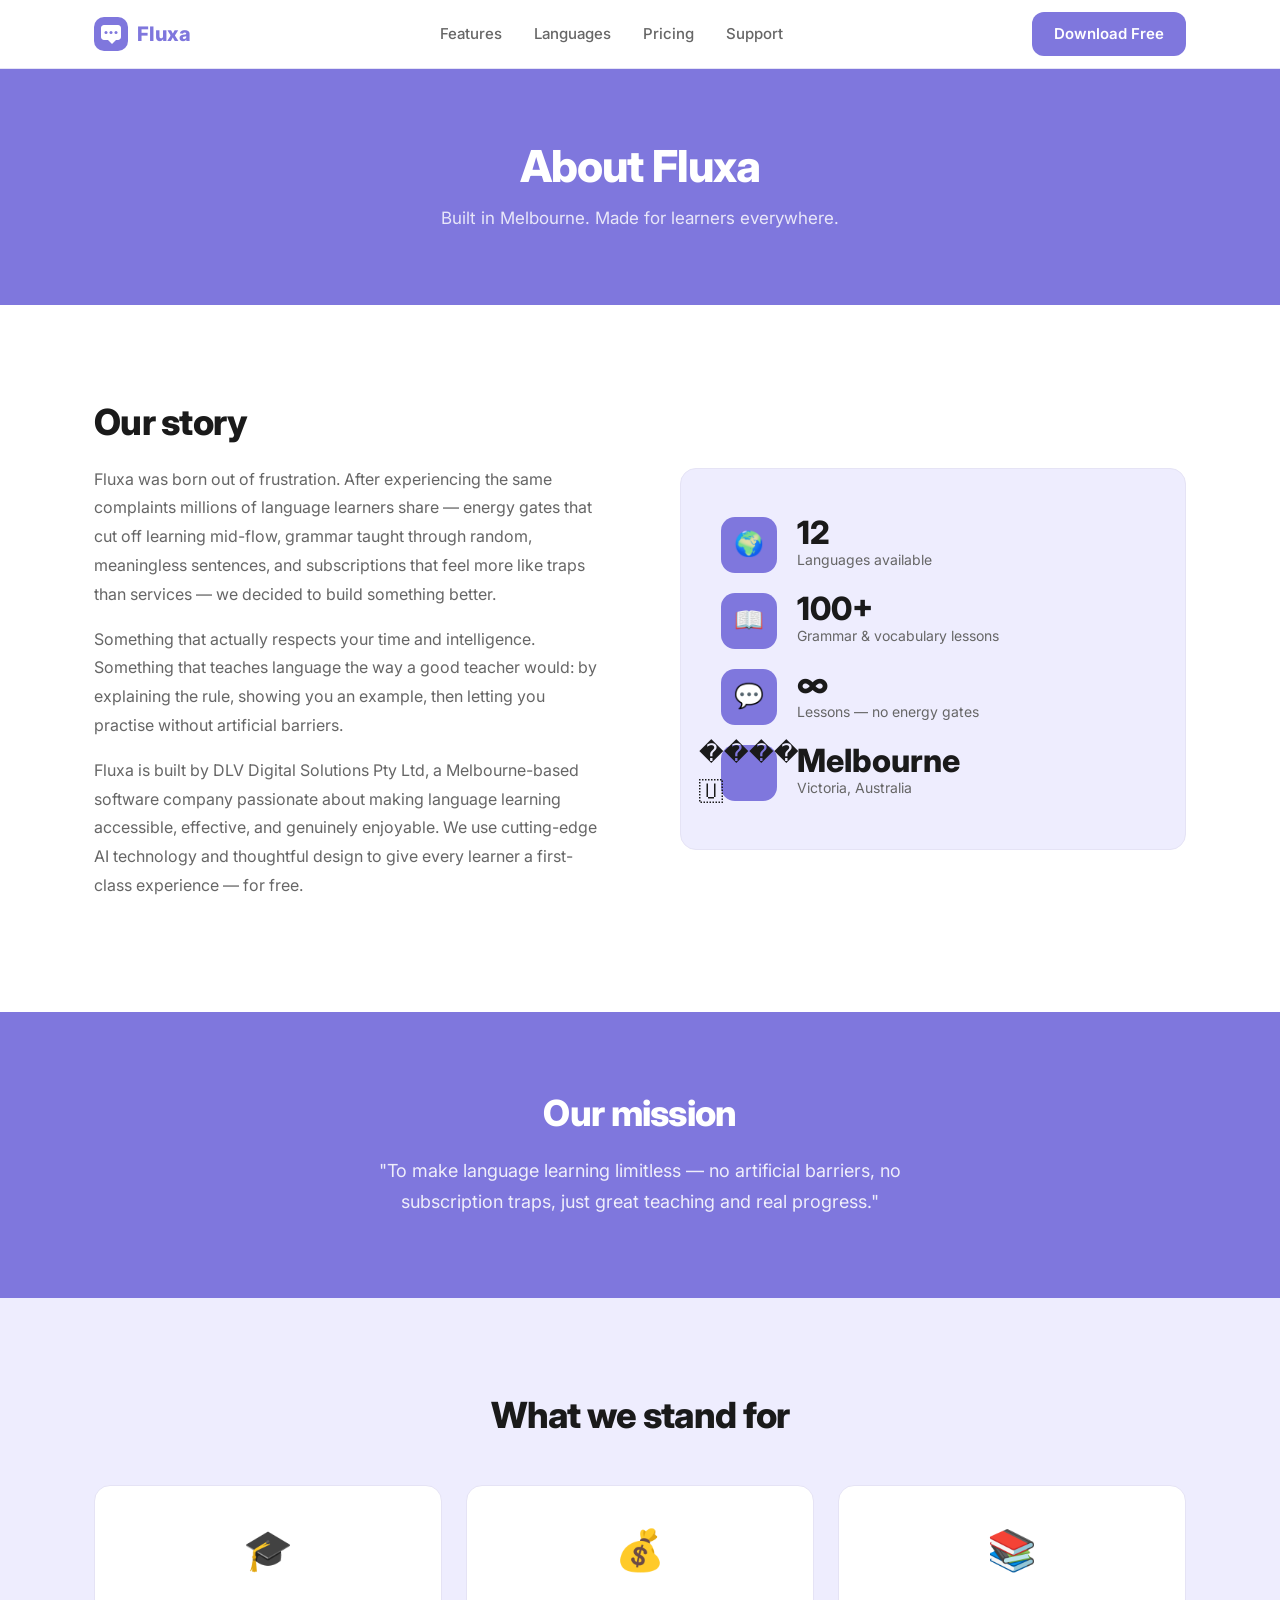
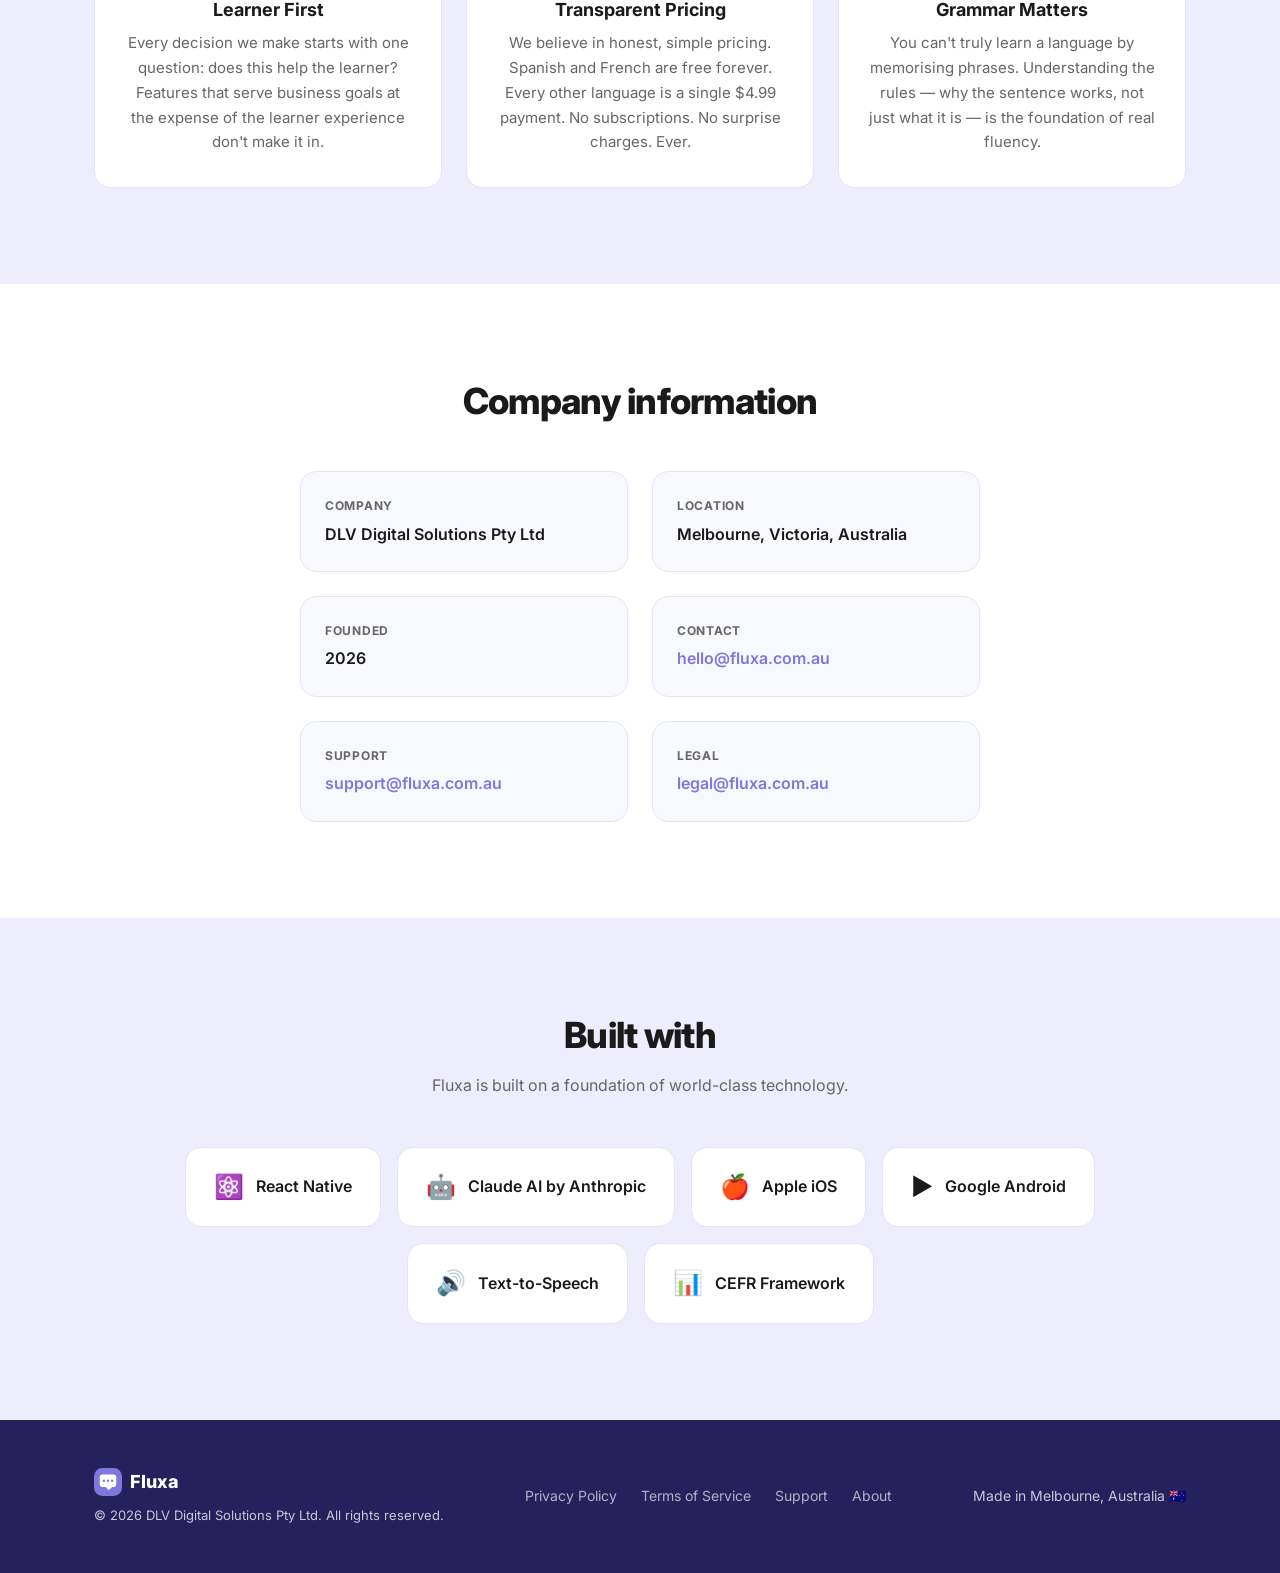
==== about.html @ b25f3f92 "Add files via upload" ====
<!DOCTYPE html>
<html lang="en">
<head>
  <meta charset="UTF-8" />
  <meta name="viewport" content="width=device-width, initial-scale=1.0" />
  <title>About — Fluxa</title>
  <meta name="description" content="Fluxa is built by DLV Digital Solutions Pty Ltd in Melbourne, Australia. Learn about our story, mission, and the team behind the app." />
  <link rel="canonical" href="https://fluxa.com.au/about.html" />
  <meta property="og:type"        content="website" />
  <meta property="og:url"         content="https://fluxa.com.au/about.html" />
  <meta property="og:title"       content="About — Fluxa" />
  <meta property="og:description" content="Built in Melbourne, Australia. Language learning without limits." />
  <link rel="stylesheet" href="css/styles.css" />
</head>
<body>

<!-- ── Navigation ─────────────────────────────────────────────────────────── -->
<nav class="nav" role="navigation" aria-label="Main navigation">
  <div class="container">
    <div class="nav__inner">
      <a href="index.html" class="nav__logo" aria-label="Fluxa home">
        <svg viewBox="0 0 34 34" fill="none" xmlns="http://www.w3.org/2000/svg" aria-hidden="true">
          <rect width="34" height="34" rx="10" fill="#7F77DD"/>
          <path d="M7 11C7 9.34 8.34 8 10 8h14c1.66 0 3 1.34 3 3v9c0 1.66-1.34 3-3 3h-2l-4 4-4-4H10c-1.66 0-3-1.34-3-3V11z" fill="white"/>
          <circle cx="12" cy="15.5" r="1.5" fill="#7F77DD"/>
          <circle cx="17" cy="15.5" r="1.5" fill="#7F77DD"/>
          <circle cx="22" cy="15.5" r="1.5" fill="#7F77DD"/>
        </svg>
        Fluxa
      </a>
      <div class="nav__links">
        <a href="index.html#features"  class="nav__link">Features</a>
        <a href="index.html#languages" class="nav__link">Languages</a>
        <a href="index.html#pricing"   class="nav__link">Pricing</a>
        <a href="support.html"         class="nav__link">Support</a>
      </div>
      <a href="index.html#download" class="nav__cta">Download Free</a>
      <button class="nav__hamburger" aria-label="Toggle menu" aria-expanded="false">
        <span></span><span></span><span></span>
      </button>
    </div>
    <div class="nav__mobile">
      <a href="index.html#features"  class="nav__mobile-link">Features</a>
      <a href="index.html#languages" class="nav__mobile-link">Languages</a>
      <a href="index.html#pricing"   class="nav__mobile-link">Pricing</a>
      <a href="support.html"         class="nav__mobile-link">Support</a>
      <a href="index.html#download"  class="nav__mobile-cta">Download Free</a>
    </div>
  </div>
</nav>

<!-- ── Page Hero ──────────────────────────────────────────────────────────── -->
<section class="page-hero">
  <div class="container">
    <h1 class="fade-in">About Fluxa</h1>
    <p class="page-hero__sub fade-in fade-in--delay-1">Built in Melbourne. Made for learners everywhere.</p>
  </div>
</section>

<!-- ── Our Story ──────────────────────────────────────────────────────────── -->
<section class="section about-story">
  <div class="container">
    <div class="about-story__inner">
      <div class="about-story__text fade-in">
        <h2>Our story</h2>
        <p>Fluxa was born out of frustration. After experiencing the same complaints millions of language learners share — energy gates that cut off learning mid-flow, grammar taught through random, meaningless sentences, and subscriptions that feel more like traps than services — we decided to build something better.</p>
        <p>Something that actually respects your time and intelligence. Something that teaches language the way a good teacher would: by explaining the rule, showing you an example, then letting you practise without artificial barriers.</p>
        <p>Fluxa is built by DLV Digital Solutions Pty Ltd, a Melbourne-based software company passionate about making language learning accessible, effective, and genuinely enjoyable. We use cutting-edge AI technology and thoughtful design to give every learner a first-class experience — for free.</p>
      </div>
      <div class="about-visual fade-in fade-in--delay-2" aria-hidden="true">
        <div class="about-stat">
          <div class="about-stat__icon">🌍</div>
          <div>
            <div class="about-stat__num">12</div>
            <div class="about-stat__lbl">Languages available</div>
          </div>
        </div>
        <div class="about-stat">
          <div class="about-stat__icon">📖</div>
          <div>
            <div class="about-stat__num">100+</div>
            <div class="about-stat__lbl">Grammar &amp; vocabulary lessons</div>
          </div>
        </div>
        <div class="about-stat">
          <div class="about-stat__icon">💬</div>
          <div>
            <div class="about-stat__num">∞</div>
            <div class="about-stat__lbl">Lessons — no energy gates</div>
          </div>
        </div>
        <div class="about-stat">
          <div class="about-stat__icon">����🇺</div>
          <div>
            <div class="about-stat__num">Melbourne</div>
            <div class="about-stat__lbl">Victoria, Australia</div>
          </div>
        </div>
      </div>
    </div>
  </div>
</section>

<!-- ── Mission ────────────────────────────────────────────────────────────── -->
<section class="about-mission">
  <div class="container">
    <h2 class="fade-in">Our mission</h2>
    <p class="fade-in fade-in--delay-1">"To make language learning limitless — no artificial barriers, no subscription traps, just great teaching and real progress."</p>
  </div>
</section>

<!-- ── Values ─────────────────────────────────────────────────────────────── -->
<section class="section about-values">
  <div class="container">
    <div class="about-values__header fade-in">
      <h2>What we stand for</h2>
    </div>
    <div class="about-values__grid">
      <div class="value-card fade-in fade-in--delay-1">
        <div class="value-card__icon">🎓</div>
        <h3>Learner First</h3>
        <p>Every decision we make starts with one question: does this help the learner? Features that serve business goals at the expense of the learner experience don't make it in.</p>
      </div>
      <div class="value-card fade-in fade-in--delay-2">
        <div class="value-card__icon">💰</div>
        <h3>Transparent Pricing</h3>
        <p>We believe in honest, simple pricing. Spanish and French are free forever. Every other language is a single $4.99 payment. No subscriptions. No surprise charges. Ever.</p>
      </div>
      <div class="value-card fade-in fade-in--delay-3">
        <div class="value-card__icon">📚</div>
        <h3>Grammar Matters</h3>
        <p>You can't truly learn a language by memorising phrases. Understanding the rules — why the sentence works, not just what it is — is the foundation of real fluency.</p>
      </div>
    </div>
  </div>
</section>

<!-- ── Company Info ────────────────────────────────────────────────────────── -->
<section class="section about-company">
  <div class="container">
    <div class="about-company__header fade-in">
      <h2>Company information</h2>
    </div>
    <div class="company-grid">
      <div class="company-item fade-in fade-in--delay-1">
        <div class="company-item__label">Company</div>
        <div class="company-item__value">DLV Digital Solutions Pty Ltd</div>
      </div>
      <div class="company-item fade-in fade-in--delay-2">
        <div class="company-item__label">Location</div>
        <div class="company-item__value">Melbourne, Victoria, Australia</div>
      </div>
      <div class="company-item fade-in fade-in--delay-1">
        <div class="company-item__label">Founded</div>
        <div class="company-item__value">2026</div>
      </div>
      <div class="company-item fade-in fade-in--delay-2">
        <div class="company-item__label">Contact</div>
        <div class="company-item__value"><a href="mailto:hello@fluxa.com.au">hello@fluxa.com.au</a></div>
      </div>
      <div class="company-item fade-in fade-in--delay-3">
        <div class="company-item__label">Support</div>
        <div class="company-item__value"><a href="mailto:support@fluxa.com.au">support@fluxa.com.au</a></div>
      </div>
      <div class="company-item fade-in fade-in--delay-4">
        <div class="company-item__label">Legal</div>
        <div class="company-item__value"><a href="mailto:legal@fluxa.com.au">legal@fluxa.com.au</a></div>
      </div>
    </div>
  </div>
</section>

<!-- ── Built With ──────────────────────────────────────────────────────────── -->
<section class="section about-built">
  <div class="container">
    <div class="about-built__header fade-in">
      <h2>Built with</h2>
      <p style="color:var(--text-sub)">Fluxa is built on a foundation of world-class technology.</p>
    </div>
    <div class="built-grid">
      <div class="built-item fade-in fade-in--delay-1">
        <span class="built-item__icon">⚛️</span>
        React Native
      </div>
      <div class="built-item fade-in fade-in--delay-2">
        <span class="built-item__icon">🤖</span>
        Claude AI by Anthropic
      </div>
      <div class="built-item fade-in fade-in--delay-3">
        <span class="built-item__icon">🍎</span>
        Apple iOS
      </div>
      <div class="built-item fade-in fade-in--delay-4">
        <span class="built-item__icon">▶</span>
        Google Android
      </div>
      <div class="built-item fade-in fade-in--delay-1">
        <span class="built-item__icon">🔊</span>
        Text-to-Speech
      </div>
      <div class="built-item fade-in fade-in--delay-2">
        <span class="built-item__icon">📊</span>
        CEFR Framework
      </div>
    </div>
  </div>
</section>

<!-- ── Footer ──────────────────────────────────────────────────────────────── -->
<footer class="footer" role="contentinfo">
  <div class="container">
    <div class="footer__inner">
      <div class="footer__brand">
        <a href="index.html" class="footer__logo">
          <svg viewBox="0 0 34 34" fill="none" xmlns="http://www.w3.org/2000/svg" aria-hidden="true">
            <rect width="34" height="34" rx="10" fill="#7F77DD"/>
            <path d="M7 11C7 9.34 8.34 8 10 8h14c1.66 0 3 1.34 3 3v9c0 1.66-1.34 3-3 3h-2l-4 4-4-4H10c-1.66 0-3-1.34-3-3V11z" fill="white"/>
            <circle cx="12" cy="15.5" r="1.5" fill="#7F77DD"/>
            <circle cx="17" cy="15.5" r="1.5" fill="#7F77DD"/>
            <circle cx="22" cy="15.5" r="1.5" fill="#7F77DD"/>
          </svg>
          Fluxa
        </a>
        <span class="footer__copy">© 2026 DLV Digital Solutions Pty Ltd. All rights reserved.</span>
      </div>
      <nav class="footer__links" aria-label="Footer navigation">
        <a href="privacy.html" class="footer__link">Privacy Policy</a>
        <a href="terms.html"   class="footer__link">Terms of Service</a>
        <a href="support.html" class="footer__link">Support</a>
        <a href="about.html"   class="footer__link">About</a>
      </nav>
      <div class="footer__made">Made in Melbourne, Australia 🇦🇺</div>
    </div>
  </div>
</footer>

<script src="js/main.js"></script>
</body>
</html>
---- css/styles.css ----
/* ── Google Fonts ──────────────────────────────────────────────────────────── */
@import url('https://fonts.googleapis.com/css2?family=Inter:wght@400;500;600;700;800;900&display=swap');

/* ── Variables ─────────────────────────────────────────────────────────────── */
:root {
  --purple:       #7F77DD;
  --purple-dark:  #534AB7;
  --purple-darker:#3C3489;
  --purple-light: #EEEDFE;
  --white:        #FFFFFF;
  --text:         #1A1A1A;
  --text-sub:     #666666;
  --bg:           #F8F8FF;
  --border:       #E5E3F5;
  --radius-card:  16px;
  --radius-btn:   12px;
  --shadow-sm:    0 2px 8px rgba(127,119,221,0.10);
  --shadow-md:    0 4px 20px rgba(127,119,221,0.15);
  --shadow-lg:    0 8px 40px rgba(127,119,221,0.20);
  --transition:   0.2s ease;
}

/* ── Reset ─────────────────────────────────────────────────────────────────── */
*, *::before, *::after { box-sizing: border-box; margin: 0; padding: 0; }
html { scroll-behavior: smooth; font-size: 16px; }
body {
  font-family: 'Inter', -apple-system, BlinkMacSystemFont, sans-serif;
  color: var(--text);
  background: var(--white);
  line-height: 1.6;
  -webkit-font-smoothing: antialiased;
}
img { max-width: 100%; display: block; }
a { text-decoration: none; color: inherit; }
ul { list-style: none; }
button { cursor: pointer; font-family: inherit; border: none; background: none; }
input, textarea, select {
  font-family: inherit;
  font-size: 1rem;
  outline: none;
}

/* ── Typography ────────────────────────────────────────────────────────────── */
h1 { font-size: clamp(2rem, 5vw, 3.25rem); font-weight: 800; line-height: 1.15; letter-spacing: -0.02em; }
h2 { font-size: clamp(1.5rem, 3.5vw, 2.25rem); font-weight: 800; line-height: 1.2; letter-spacing: -0.02em; }
h3 { font-size: 1.125rem; font-weight: 700; line-height: 1.3; }
p  { line-height: 1.75; }

/* ── Layout ────────────────────────────────────────────────────────────────── */
.container {
  max-width: 1140px;
  margin: 0 auto;
  padding: 0 24px;
}
.section { padding: 96px 0; }
.section--sm { padding: 72px 0; }

/* ── Navigation ────────────────────────────────────────────────────────────── */
.nav {
  position: sticky;
  top: 0;
  z-index: 1000;
  background: var(--white);
  border-bottom: 1px solid var(--border);
  transition: box-shadow var(--transition);
}
.nav.scrolled { box-shadow: var(--shadow-sm); }
.nav__inner {
  display: flex;
  align-items: center;
  justify-content: space-between;
  height: 68px;
  gap: 32px;
}
.nav__logo {
  display: flex;
  align-items: center;
  gap: 9px;
  font-size: 1.25rem;
  font-weight: 800;
  color: var(--purple);
  flex-shrink: 0;
}
.nav__logo svg { width: 34px; height: 34px; }
.nav__links {
  display: flex;
  align-items: center;
  gap: 32px;
}
.nav__link {
  font-size: 0.9375rem;
  font-weight: 500;
  color: var(--text-sub);
  transition: color var(--transition);
}
.nav__link:hover, .nav__link.active { color: var(--purple); }
.nav__cta {
  background: var(--purple);
  color: var(--white);
  font-size: 0.9375rem;
  font-weight: 600;
  padding: 10px 22px;
  border-radius: var(--radius-btn);
  transition: background var(--transition), transform var(--transition);
  flex-shrink: 0;
}
.nav__cta:hover { background: var(--purple-dark); transform: translateY(-1px); }
.nav__hamburger {
  display: none;
  flex-direction: column;
  gap: 5px;
  padding: 4px;
  cursor: pointer;
}
.nav__hamburger span {
  display: block;
  width: 24px;
  height: 2px;
  background: var(--text);
  border-radius: 2px;
  transition: transform 0.25s ease, opacity 0.25s ease;
}
.nav__hamburger.open span:nth-child(1) { transform: translateY(7px) rotate(45deg); }
.nav__hamburger.open span:nth-child(2) { opacity: 0; }
.nav__hamburger.open span:nth-child(3) { transform: translateY(-7px) rotate(-45deg); }
.nav__mobile {
  display: none;
  flex-direction: column;
  border-top: 1px solid var(--border);
  padding: 16px 0 24px;
}
.nav__mobile.open { display: flex; }
.nav__mobile-link {
  font-size: 1rem;
  font-weight: 500;
  color: var(--text);
  padding: 12px 24px;
  transition: color var(--transition);
}
.nav__mobile-link:hover { color: var(--purple); }
.nav__mobile-cta {
  margin: 12px 24px 0;
  background: var(--purple);
  color: var(--white);
  font-size: 1rem;
  font-weight: 600;
  padding: 14px;
  border-radius: var(--radius-btn);
  text-align: center;
  display: block;
}

/* ── Buttons ───────────────────────────────────────────────────────────────── */
.btn {
  display: inline-flex;
  align-items: center;
  justify-content: center;
  gap: 8px;
  font-size: 0.9375rem;
  font-weight: 600;
  padding: 14px 26px;
  border-radius: var(--radius-btn);
  transition: transform var(--transition), box-shadow var(--transition), background var(--transition);
  cursor: pointer;
  border: none;
}
.btn:hover { transform: translateY(-2px); box-shadow: var(--shadow-md); }
.btn--primary   { background: var(--purple); color: var(--white); }
.btn--primary:hover { background: var(--purple-dark); }
.btn--white     { background: var(--white); color: var(--text); }
.btn--white:hover { background: #F0EFFE; }
.btn--outline   { background: transparent; color: var(--white); border: 2px solid rgba(255,255,255,0.75); }
.btn--outline:hover { background: rgba(255,255,255,0.15); }
.btn--outline-purple { background: transparent; color: var(--purple); border: 2px solid var(--purple); }
.btn--outline-purple:hover { background: var(--purple-light); }
.btn--lg { font-size: 1.0625rem; padding: 16px 32px; }
.btn--full { width: 100%; }

/* ── Store Buttons ─────────────────────────────────────────────────────────── */
.store-btns { display: flex; flex-wrap: wrap; gap: 12px; }
.store-btn {
  display: inline-flex;
  align-items: center;
  gap: 10px;
  padding: 11px 22px;
  border-radius: var(--radius-btn);
  font-weight: 600;
  font-size: 0.9375rem;
  transition: transform var(--transition), box-shadow var(--transition);
}
.store-btn:hover { transform: translateY(-2px); box-shadow: var(--shadow-md); }
.store-btn--white   { background: var(--white); color: var(--text); }
.store-btn--outline { background: transparent; color: var(--white); border: 2px solid rgba(255,255,255,0.75); }
.store-btn__icon { font-size: 1.375rem; }
.store-btn__text { display: flex; flex-direction: column; line-height: 1.2; }
.store-btn__small { font-size: 0.6875rem; font-weight: 400; opacity: 0.75; }
.store-btn__big   { font-size: 1rem; font-weight: 700; }

/* ── Hero ──────────────────────────────────────────────────────────────────── */
.hero {
  background: var(--purple);
  padding: 80px 0 64px;
  overflow: hidden;
}
.hero__inner {
  display: grid;
  grid-template-columns: 1fr 1fr;
  gap: 64px;
  align-items: center;
}
.hero__badge {
  display: inline-flex;
  align-items: center;
  gap: 6px;
  background: rgba(255,255,255,0.18);
  border: 1px solid rgba(255,255,255,0.3);
  color: var(--white);
  font-size: 0.875rem;
  font-weight: 600;
  padding: 6px 14px;
  border-radius: 100px;
  margin-bottom: 24px;
}
.hero h1 { color: var(--white); margin-bottom: 20px; }
.hero__sub {
  color: rgba(255,255,255,0.88);
  font-size: 1.125rem;
  margin-bottom: 36px;
  max-width: 480px;
}
.hero__rating {
  display: flex;
  align-items: center;
  gap: 8px;
  margin-top: 24px;
  color: rgba(255,255,255,0.85);
  font-size: 0.9375rem;
}
.hero__stars { color: #FFD700; font-size: 1.125rem; letter-spacing: 1px; }

/* ── Phone Mockup ──────────────────────────────────────────────────────────── */
.phone-wrap {
  display: flex;
  justify-content: center;
  align-items: center;
}
.phone {
  width: 260px;
  height: 520px;
  background: #1A1A2E;
  border-radius: 44px;
  padding: 12px;
  box-shadow: 0 32px 80px rgba(0,0,0,0.4), inset 0 0 0 1px rgba(255,255,255,0.12);
  position: relative;
}
.phone__screen {
  background: var(--white);
  border-radius: 34px;
  height: 100%;
  overflow: hidden;
  display: flex;
  flex-direction: column;
}
.phone__notch {
  width: 90px;
  height: 22px;
  background: #1A1A2E;
  border-radius: 0 0 14px 14px;
  align-self: center;
  margin-bottom: 2px;
  flex-shrink: 0;
}
.phone__header {
  background: var(--purple);
  padding: 10px 14px 14px;
  flex-shrink: 0;
}
.phone__header-row {
  display: flex;
  justify-content: space-between;
  align-items: center;
  margin-bottom: 10px;
}
.phone__logo-txt {
  font-size: 16px;
  font-weight: 800;
  color: var(--white);
}
.phone__streak {
  background: rgba(255,255,255,0.2);
  color: var(--white);
  font-size: 11px;
  font-weight: 700;
  padding: 3px 8px;
  border-radius: 20px;
}
.phone__progress-card {
  background: rgba(255,255,255,0.15);
  border-radius: 10px;
  padding: 8px 10px;
  display: flex;
  justify-content: space-between;
  align-items: center;
}
.phone__level-txt { color: rgba(255,255,255,0.9); font-size: 11px; font-weight: 600; }
.phone__cefr { background: var(--white); color: var(--purple); font-size: 11px; font-weight: 800; padding: 2px 7px; border-radius: 6px; }
.phone__body { padding: 10px; flex: 1; overflow: hidden; }
.phone__stats {
  display: flex;
  gap: 6px;
  margin-bottom: 10px;
}
.phone__stat {
  flex: 1;
  background: var(--bg);
  border-radius: 8px;
  padding: 6px 0;
  text-align: center;
}
.phone__stat-val { font-size: 13px; font-weight: 700; color: var(--text); }
.phone__stat-lbl { font-size: 9px; color: var(--text-sub); }
.phone__section-lbl { font-size: 11px; font-weight: 700; color: var(--text); margin-bottom: 6px; }
.phone__cards {
  display: grid;
  grid-template-columns: 1fr 1fr;
  gap: 6px;
}
.phone__card {
  background: var(--bg);
  border-radius: 10px;
  border: 1px solid var(--border);
  padding: 9px;
}
.phone__card-emoji { font-size: 18px; margin-bottom: 4px; }
.phone__card-title { font-size: 10px; font-weight: 700; color: var(--text); }
.phone__card-sub   { font-size: 9px; color: var(--text-sub); }

/* ── Problem Section ───────────────────────────────────────────────────────── */
.problem { background: var(--white); }
.problem__intro { text-align: center; max-width: 600px; margin: 0 auto 48px; }
.problem__intro h2 { margin-bottom: 16px; }
.problem__grid {
  display: grid;
  grid-template-columns: repeat(3, 1fr);
  gap: 24px;
  margin-bottom: 48px;
}
.problem__card {
  background: #FFF5F5;
  border: 1px solid #FECACA;
  border-radius: var(--radius-card);
  padding: 28px 24px;
  display: flex;
  align-items: flex-start;
  gap: 14px;
  transition: transform var(--transition);
}
.problem__card:hover { transform: translateY(-4px); }
.problem__icon {
  width: 36px;
  height: 36px;
  background: #FEE2E2;
  border-radius: 8px;
  display: flex;
  align-items: center;
  justify-content: center;
  font-size: 16px;
  flex-shrink: 0;
}
.problem__card h3 { font-size: 1rem; margin-bottom: 6px; color: var(--text); }
.problem__card p  { font-size: 0.875rem; color: var(--text-sub); line-height: 1.55; }
.problem__cta {
  text-align: center;
  font-size: 1.125rem;
  font-weight: 600;
  color: var(--purple-dark);
}

/* ── Features ──────────────────────────────────────────────────────────────── */
.features { background: var(--purple-light); }
.features__header { text-align: center; max-width: 560px; margin: 0 auto 56px; }
.features__header h2 { margin-bottom: 14px; }
.features__grid {
  display: grid;
  grid-template-columns: repeat(3, 1fr);
  gap: 24px;
}
.feature-card {
  background: var(--white);
  border-radius: var(--radius-card);
  padding: 32px 28px;
  border: 1px solid var(--border);
  transition: transform var(--transition), box-shadow var(--transition);
}
.feature-card:hover { transform: translateY(-4px); box-shadow: var(--shadow-md); }
.feature-card__icon {
  width: 48px;
  height: 48px;
  background: var(--purple-light);
  border-radius: 12px;
  display: flex;
  align-items: center;
  justify-content: center;
  font-size: 22px;
  margin-bottom: 18px;
}
.feature-card h3 { margin-bottom: 10px; color: var(--text); }
.feature-card p  { font-size: 0.9375rem; color: var(--text-sub); line-height: 1.65; }

/* ── Languages ─────────────────────────────────────────────────────────────── */
.languages { background: var(--white); }
.languages__header { text-align: center; max-width: 640px; margin: 0 auto 16px; }
.languages__header h2 { margin-bottom: 16px; }
.languages__sub { color: var(--text-sub); font-size: 1rem; text-align: center; max-width: 600px; margin: 0 auto 48px; }
.languages__grid {
  display: grid;
  grid-template-columns: repeat(4, 1fr);
  gap: 16px;
}
.lang-card {
  background: var(--bg);
  border: 1px solid var(--border);
  border-radius: var(--radius-card);
  padding: 22px 16px;
  display: flex;
  flex-direction: column;
  align-items: center;
  gap: 10px;
  transition: transform var(--transition), box-shadow var(--transition);
  text-align: center;
}
.lang-card:hover { transform: translateY(-4px); box-shadow: var(--shadow-md); }
.lang-card__flag { font-size: 2.5rem; }
.lang-card__name { font-size: 1rem; font-weight: 600; color: var(--text); }
.badge {
  font-size: 0.75rem;
  font-weight: 700;
  padding: 4px 10px;
  border-radius: 100px;
}
.badge--free    { background: #DCFCE7; color: #166534; }
.badge--price   { background: var(--purple-light); color: var(--purple-dark); }

/* ── How It Works ──────────────────────────────────────────────────────────── */
.how { background: var(--purple-light); }
.how__header { text-align: center; max-width: 560px; margin: 0 auto 56px; }
.how__header h2 { margin-bottom: 14px; }
.how__grid {
  display: grid;
  grid-template-columns: repeat(3, 1fr);
  gap: 32px;
  position: relative;
}
.how__grid::before {
  content: '';
  position: absolute;
  top: 38px;
  left: calc(16.67% + 24px);
  right: calc(16.67% + 24px);
  height: 2px;
  background: var(--border);
  z-index: 0;
}
.how-step {
  display: flex;
  flex-direction: column;
  align-items: center;
  text-align: center;
  position: relative;
  z-index: 1;
}
.how-step__num {
  width: 76px;
  height: 76px;
  background: var(--purple);
  color: var(--white);
  border-radius: 50%;
  display: flex;
  align-items: center;
  justify-content: center;
  font-size: 1.75rem;
  font-weight: 800;
  margin-bottom: 24px;
  border: 4px solid var(--white);
  box-shadow: var(--shadow-sm);
}
.how-step h3 { margin-bottom: 10px; font-size: 1.125rem; }
.how-step p  { font-size: 0.9375rem; color: var(--text-sub); line-height: 1.65; }

/* ── Pricing ───────────────────────────────────────────────────────────────── */
.pricing { background: var(--white); }
.pricing__header { text-align: center; max-width: 560px; margin: 0 auto 56px; }
.pricing__header h2 { margin-bottom: 14px; }
.pricing__grid {
  display: grid;
  grid-template-columns: repeat(2, 1fr);
  gap: 28px;
  max-width: 780px;
  margin: 0 auto;
}
.price-card {
  background: var(--white);
  border-radius: var(--radius-card);
  padding: 36px 32px;
  border: 2px solid var(--border);
  position: relative;
  transition: transform var(--transition), box-shadow var(--transition);
}
.price-card:hover { transform: translateY(-4px); box-shadow: var(--shadow-md); }
.price-card--featured { border-color: var(--purple); }
.price-card--free     { border-color: #22C55E; }
.price-card__badge {
  position: absolute;
  top: -14px;
  left: 50%;
  transform: translateX(-50%);
  background: var(--purple);
  color: var(--white);
  font-size: 0.75rem;
  font-weight: 700;
  padding: 4px 14px;
  border-radius: 100px;
  white-space: nowrap;
}
.price-card__label { font-size: 0.875rem; font-weight: 600; color: var(--text-sub); margin-bottom: 8px; text-transform: uppercase; letter-spacing: 0.06em; }
.price-card__price { display: flex; align-items: baseline; gap: 4px; margin-bottom: 6px; }
.price-card__amount { font-size: 3rem; font-weight: 800; color: var(--text); line-height: 1; }
.price-card__period { font-size: 0.9375rem; color: var(--text-sub); font-weight: 500; }
.price-card__note { font-size: 0.875rem; color: var(--text-sub); margin-bottom: 28px; }
.price-card__divider { height: 1px; background: var(--border); margin-bottom: 24px; }
.price-card__features { margin-bottom: 28px; }
.price-card__feature {
  display: flex;
  align-items: center;
  gap: 10px;
  font-size: 0.9375rem;
  color: var(--text);
  padding: 6px 0;
}
.price-card__check {
  width: 20px;
  height: 20px;
  background: #DCFCE7;
  border-radius: 50%;
  display: flex;
  align-items: center;
  justify-content: center;
  color: #166534;
  font-size: 11px;
  flex-shrink: 0;
  font-weight: 700;
}

/* ── Testimonials ──────────────────────────────────────────────────────────── */
.testimonials { background: var(--purple-light); }
.testimonials__header { text-align: center; max-width: 560px; margin: 0 auto 56px; }
.testimonials__header h2 { margin-bottom: 14px; }
.testimonials__grid {
  display: grid;
  grid-template-columns: repeat(3, 1fr);
  gap: 24px;
}
.testimonial-card {
  background: var(--white);
  border-radius: var(--radius-card);
  padding: 32px 28px;
  border: 1px solid var(--border);
  transition: transform var(--transition), box-shadow var(--transition);
}
.testimonial-card:hover { transform: translateY(-4px); box-shadow: var(--shadow-md); }
.testimonial-card__stars { font-size: 1.125rem; color: #FFD700; letter-spacing: 2px; margin-bottom: 16px; }
.testimonial-card__quote { font-size: 0.9375rem; color: var(--text); line-height: 1.7; margin-bottom: 20px; font-style: italic; }
.testimonial-card__author { font-size: 0.875rem; font-weight: 600; color: var(--purple-dark); }
.testimonial-card__role   { font-size: 0.8125rem; color: var(--text-sub); margin-top: 2px; }

/* ── CTA Section ───────────────────────────────────────────────────────────── */
.cta-section {
  background: var(--purple);
  padding: 96px 0;
  text-align: center;
}
.cta-section h2 { color: var(--white); margin-bottom: 16px; }
.cta-section__sub { color: rgba(255,255,255,0.85); font-size: 1.125rem; margin-bottom: 40px; max-width: 480px; margin-left: auto; margin-right: auto; }
.cta-section .store-btns { justify-content: center; margin-bottom: 20px; }
.cta-section__fine { color: rgba(255,255,255,0.6); font-size: 0.875rem; }

/* ── Footer ────────────────────────────────────────────────────────────────── */
.footer {
  background: #26215C;
  padding: 48px 0;
  color: rgba(255,255,255,0.75);
}
.footer__inner {
  display: flex;
  align-items: center;
  justify-content: space-between;
  gap: 32px;
  flex-wrap: wrap;
}
.footer__brand {
  display: flex;
  flex-direction: column;
  gap: 8px;
}
.footer__logo {
  display: flex;
  align-items: center;
  gap: 8px;
  font-size: 1.125rem;
  font-weight: 800;
  color: var(--white);
}
.footer__logo svg { width: 28px; height: 28px; }
.footer__copy { font-size: 0.8125rem; }
.footer__links {
  display: flex;
  flex-wrap: wrap;
  gap: 6px 24px;
  justify-content: center;
}
.footer__link {
  font-size: 0.875rem;
  color: rgba(255,255,255,0.65);
  transition: color var(--transition);
}
.footer__link:hover { color: var(--white); }
.footer__made { font-size: 0.875rem; text-align: right; }

/* ── Page Hero (inner pages) ────────────────────────────────────────────────── */
.page-hero {
  background: var(--purple);
  padding: 72px 0;
  text-align: center;
}
.page-hero h1 { color: var(--white); font-size: clamp(1.75rem, 4vw, 2.75rem); margin-bottom: 12px; }
.page-hero__sub { color: rgba(255,255,255,0.82); font-size: 1.0625rem; }

/* ── Prose / Legal Content ─────────────────────────────────────────────────── */
.prose {
  max-width: 800px;
  margin: 0 auto;
  padding: 72px 24px;
}
.prose h2 { font-size: 1.375rem; margin-top: 48px; margin-bottom: 14px; color: var(--text); }
.prose h2:first-child { margin-top: 0; }
.prose h3 { font-size: 1.0625rem; margin-top: 28px; margin-bottom: 10px; color: var(--text); }
.prose p  { font-size: 0.9375rem; color: var(--text-sub); margin-bottom: 16px; line-height: 1.8; }
.prose ul { margin-bottom: 16px; padding-left: 0; }
.prose ul li {
  font-size: 0.9375rem;
  color: var(--text-sub);
  padding: 4px 0 4px 20px;
  position: relative;
  line-height: 1.7;
}
.prose ul li::before {
  content: '•';
  position: absolute;
  left: 6px;
  color: var(--purple);
  font-weight: 700;
}
.prose a { color: var(--purple); text-decoration: underline; }
.prose a:hover { color: var(--purple-dark); }

/* ── Support Page ──────────────────────────────────────────────────────────── */
.support-hero { background: var(--purple); padding: 72px 0; text-align: center; }
.support-hero h1 { color: var(--white); margin-bottom: 14px; }
.support-hero__sub { color: rgba(255,255,255,0.82); font-size: 1.0625rem; margin-bottom: 24px; }
.support-hero__email {
  display: inline-flex;
  align-items: center;
  gap: 8px;
  background: rgba(255,255,255,0.18);
  border: 1px solid rgba(255,255,255,0.35);
  color: var(--white);
  font-size: 1.0625rem;
  font-weight: 600;
  padding: 10px 24px;
  border-radius: 100px;
  transition: background var(--transition);
}
.support-hero__email:hover { background: rgba(255,255,255,0.28); }

/* ── FAQ ───────────────────────────────────────────────────────────────────── */
.faq { background: var(--white); }
.faq__header { text-align: center; max-width: 560px; margin: 0 auto 48px; }
.faq__header h2 { margin-bottom: 14px; }
.faq__list { max-width: 760px; margin: 0 auto; }
.faq__item {
  border: 1px solid var(--border);
  border-radius: var(--radius-card);
  margin-bottom: 12px;
  overflow: hidden;
}
.faq__question {
  width: 100%;
  text-align: left;
  padding: 20px 24px;
  font-size: 1rem;
  font-weight: 600;
  color: var(--text);
  background: var(--white);
  display: flex;
  justify-content: space-between;
  align-items: center;
  gap: 16px;
  cursor: pointer;
  transition: background var(--transition);
}
.faq__question:hover { background: var(--bg); }
.faq__question.open  { background: var(--purple-light); color: var(--purple-dark); }
.faq__chevron {
  width: 24px;
  height: 24px;
  flex-shrink: 0;
  display: flex;
  align-items: center;
  justify-content: center;
  font-size: 0.875rem;
  color: var(--text-sub);
  transition: transform 0.25s ease;
}
.faq__question.open .faq__chevron { transform: rotate(180deg); color: var(--purple); }
.faq__answer {
  display: none;
  padding: 0 24px 20px;
  font-size: 0.9375rem;
  color: var(--text-sub);
  line-height: 1.75;
  background: var(--white);
}
.faq__answer.open { display: block; }

/* ── Contact Form ──────────────────────────────────────────────────────────── */
.contact { background: var(--purple-light); }
.contact__header { text-align: center; max-width: 560px; margin: 0 auto 48px; }
.contact__header h2 { margin-bottom: 14px; }
.contact__form {
  max-width: 640px;
  margin: 0 auto;
  background: var(--white);
  border-radius: var(--radius-card);
  padding: 40px;
  border: 1px solid var(--border);
  box-shadow: var(--shadow-sm);
}
.form-row { display: grid; grid-template-columns: 1fr 1fr; gap: 16px; }
.form-group { margin-bottom: 20px; }
.form-group label {
  display: block;
  font-size: 0.875rem;
  font-weight: 600;
  color: var(--text);
  margin-bottom: 6px;
}
.form-group input,
.form-group select,
.form-group textarea {
  width: 100%;
  padding: 12px 16px;
  border: 1px solid var(--border);
  border-radius: 10px;
  font-size: 0.9375rem;
  color: var(--text);
  background: var(--bg);
  transition: border-color var(--transition), box-shadow var(--transition);
}
.form-group input:focus,
.form-group select:focus,
.form-group textarea:focus {
  border-color: var(--purple);
  box-shadow: 0 0 0 3px rgba(127,119,221,0.15);
  background: var(--white);
}
.form-group textarea { resize: vertical; min-height: 130px; }
.form-error { font-size: 0.8125rem; color: #DC2626; margin-top: 5px; display: none; }
.form-error.visible { display: block; }
.form-success {
  display: none;
  text-align: center;
  padding: 32px;
}
.form-success.visible { display: block; }
.form-success__icon { font-size: 3rem; margin-bottom: 16px; }
.form-success h3 { margin-bottom: 10px; color: var(--purple-dark); }
.form-success p  { color: var(--text-sub); }
.contact__promise {
  text-align: center;
  margin-top: 24px;
  font-size: 0.9375rem;
  color: var(--text-sub);
}
.contact__promise strong { color: var(--purple-dark); }

/* ── About Page ────────────────────────────────────────────────────────────── */
.about-story { background: var(--white); }
.about-story__inner { display: grid; grid-template-columns: 1fr 1fr; gap: 80px; align-items: center; }
.about-story__text h2 { margin-bottom: 20px; }
.about-story__text p  { color: var(--text-sub); font-size: 1rem; margin-bottom: 16px; line-height: 1.8; }
.about-mission { background: var(--purple); padding: 80px 0; text-align: center; }
.about-mission h2 { color: var(--white); margin-bottom: 20px; }
.about-mission p  { color: rgba(255,255,255,0.88); font-size: 1.125rem; max-width: 600px; margin: 0 auto; line-height: 1.75; }
.about-values { background: var(--purple-light); }
.about-values__header { text-align: center; max-width: 560px; margin: 0 auto 48px; }
.about-values__header h2 { margin-bottom: 14px; }
.about-values__grid {
  display: grid;
  grid-template-columns: repeat(3, 1fr);
  gap: 24px;
}
.value-card {
  background: var(--white);
  border-radius: var(--radius-card);
  padding: 32px 28px;
  border: 1px solid var(--border);
  text-align: center;
  transition: transform var(--transition), box-shadow var(--transition);
}
.value-card:hover { transform: translateY(-4px); box-shadow: var(--shadow-md); }
.value-card__icon { font-size: 2.5rem; margin-bottom: 16px; }
.value-card h3 { margin-bottom: 10px; }
.value-card p  { font-size: 0.9375rem; color: var(--text-sub); line-height: 1.65; }
.about-company { background: var(--white); }
.about-company__header { text-align: center; max-width: 560px; margin: 0 auto 48px; }
.about-company__header h2 { margin-bottom: 14px; }
.company-grid { display: grid; grid-template-columns: 1fr 1fr; gap: 24px; max-width: 680px; margin: 0 auto; }
.company-item {
  background: var(--bg);
  border: 1px solid var(--border);
  border-radius: var(--radius-card);
  padding: 24px;
}
.company-item__label { font-size: 0.75rem; font-weight: 700; color: var(--text-sub); text-transform: uppercase; letter-spacing: 0.06em; margin-bottom: 6px; }
.company-item__value { font-size: 1rem; font-weight: 600; color: var(--text); }
.company-item__value a { color: var(--purple); }
.company-item__value a:hover { text-decoration: underline; }
.about-built { background: var(--purple-light); }
.about-built__header { text-align: center; max-width: 560px; margin: 0 auto 48px; }
.about-built__header h2 { margin-bottom: 14px; }
.built-grid {
  display: flex;
  flex-wrap: wrap;
  gap: 16px;
  justify-content: center;
}
.built-item {
  background: var(--white);
  border: 1px solid var(--border);
  border-radius: var(--radius-card);
  padding: 20px 28px;
  display: flex;
  align-items: center;
  gap: 12px;
  font-size: 1rem;
  font-weight: 600;
  color: var(--text);
  transition: transform var(--transition), box-shadow var(--transition);
}
.built-item:hover { transform: translateY(-2px); box-shadow: var(--shadow-sm); }
.built-item__icon { font-size: 1.5rem; }

/* ── About Story Visual ─────────────────────────────────────────────────────── */
.about-visual {
  background: var(--purple-light);
  border-radius: var(--radius-card);
  padding: 48px 40px;
  border: 1px solid var(--border);
  display: flex;
  flex-direction: column;
  gap: 20px;
}
.about-stat {
  display: flex;
  align-items: center;
  gap: 20px;
}
.about-stat__icon {
  width: 56px;
  height: 56px;
  background: var(--purple);
  border-radius: 14px;
  display: flex;
  align-items: center;
  justify-content: center;
  font-size: 24px;
  flex-shrink: 0;
}
.about-stat__num { font-size: 2rem; font-weight: 800; color: var(--text); line-height: 1; }
.about-stat__lbl { font-size: 0.875rem; color: var(--text-sub); }

/* ── Fade-in animation ─────────────────────────────────────────────────────── */
.fade-in {
  opacity: 0;
  transform: translateY(24px);
  transition: opacity 0.6s ease, transform 0.6s ease;
}
.fade-in.visible {
  opacity: 1;
  transform: translateY(0);
}
.fade-in--delay-1 { transition-delay: 0.1s; }
.fade-in--delay-2 { transition-delay: 0.2s; }
.fade-in--delay-3 { transition-delay: 0.3s; }
.fade-in--delay-4 { transition-delay: 0.4s; }
.fade-in--delay-5 { transition-delay: 0.5s; }

/* ── 404 Page ──────────────────────────────────────────────────────────────── */
.error-page {
  min-height: 100vh;
  display: flex;
  flex-direction: column;
  align-items: center;
  justify-content: center;
  text-align: center;
  padding: 40px 24px;
  background: var(--bg);
}
.error-page__code { font-size: 8rem; font-weight: 900; color: var(--purple-light); line-height: 1; margin-bottom: 8px; }
.error-page h1 { font-size: 2rem; margin-bottom: 16px; }
.error-page p  { color: var(--text-sub); margin-bottom: 32px; font-size: 1.0625rem; }

/* ── Responsive ────────────────────────────────────────────────────────────── */
@media (max-width: 1024px) {
  .features__grid { grid-template-columns: repeat(2, 1fr); }
  .hero__inner { gap: 40px; }
}

@media (max-width: 768px) {
  .section { padding: 64px 0; }

  /* Nav */
  .nav__links, .nav__cta { display: none; }
  .nav__hamburger { display: flex; }

  /* Hero */
  .hero__inner {
    grid-template-columns: 1fr;
    text-align: center;
  }
  .hero__sub { margin-left: auto; margin-right: auto; }
  .hero__badge { margin-left: auto; margin-right: auto; }
  .store-btns { justify-content: center; }
  .hero__rating { justify-content: center; }
  .phone-wrap { display: none; }

  /* Grids */
  .problem__grid        { grid-template-columns: 1fr; }
  .features__grid       { grid-template-columns: 1fr; }
  .languages__grid      { grid-template-columns: repeat(2, 1fr); }
  .how__grid            { grid-template-columns: 1fr; gap: 40px; }
  .how__grid::before    { display: none; }
  .pricing__grid        { grid-template-columns: 1fr; }
  .testimonials__grid   { grid-template-columns: 1fr; }
  .about-story__inner   { grid-template-columns: 1fr; gap: 40px; }
  .about-values__grid   { grid-template-columns: 1fr; }
  .company-grid         { grid-template-columns: 1fr; }

  /* Footer */
  .footer__inner {
    flex-direction: column;
    align-items: center;
    text-align: center;
    gap: 24px;
  }
  .footer__made { text-align: center; }

  /* Form */
  .form-row { grid-template-columns: 1fr; }
  .contact__form { padding: 28px 20px; }
}

@media (max-width: 480px) {
  .languages__grid { grid-template-columns: repeat(2, 1fr); }
  .store-btns { flex-direction: column; align-items: center; }
  .pricing__grid { max-width: 100%; }
}
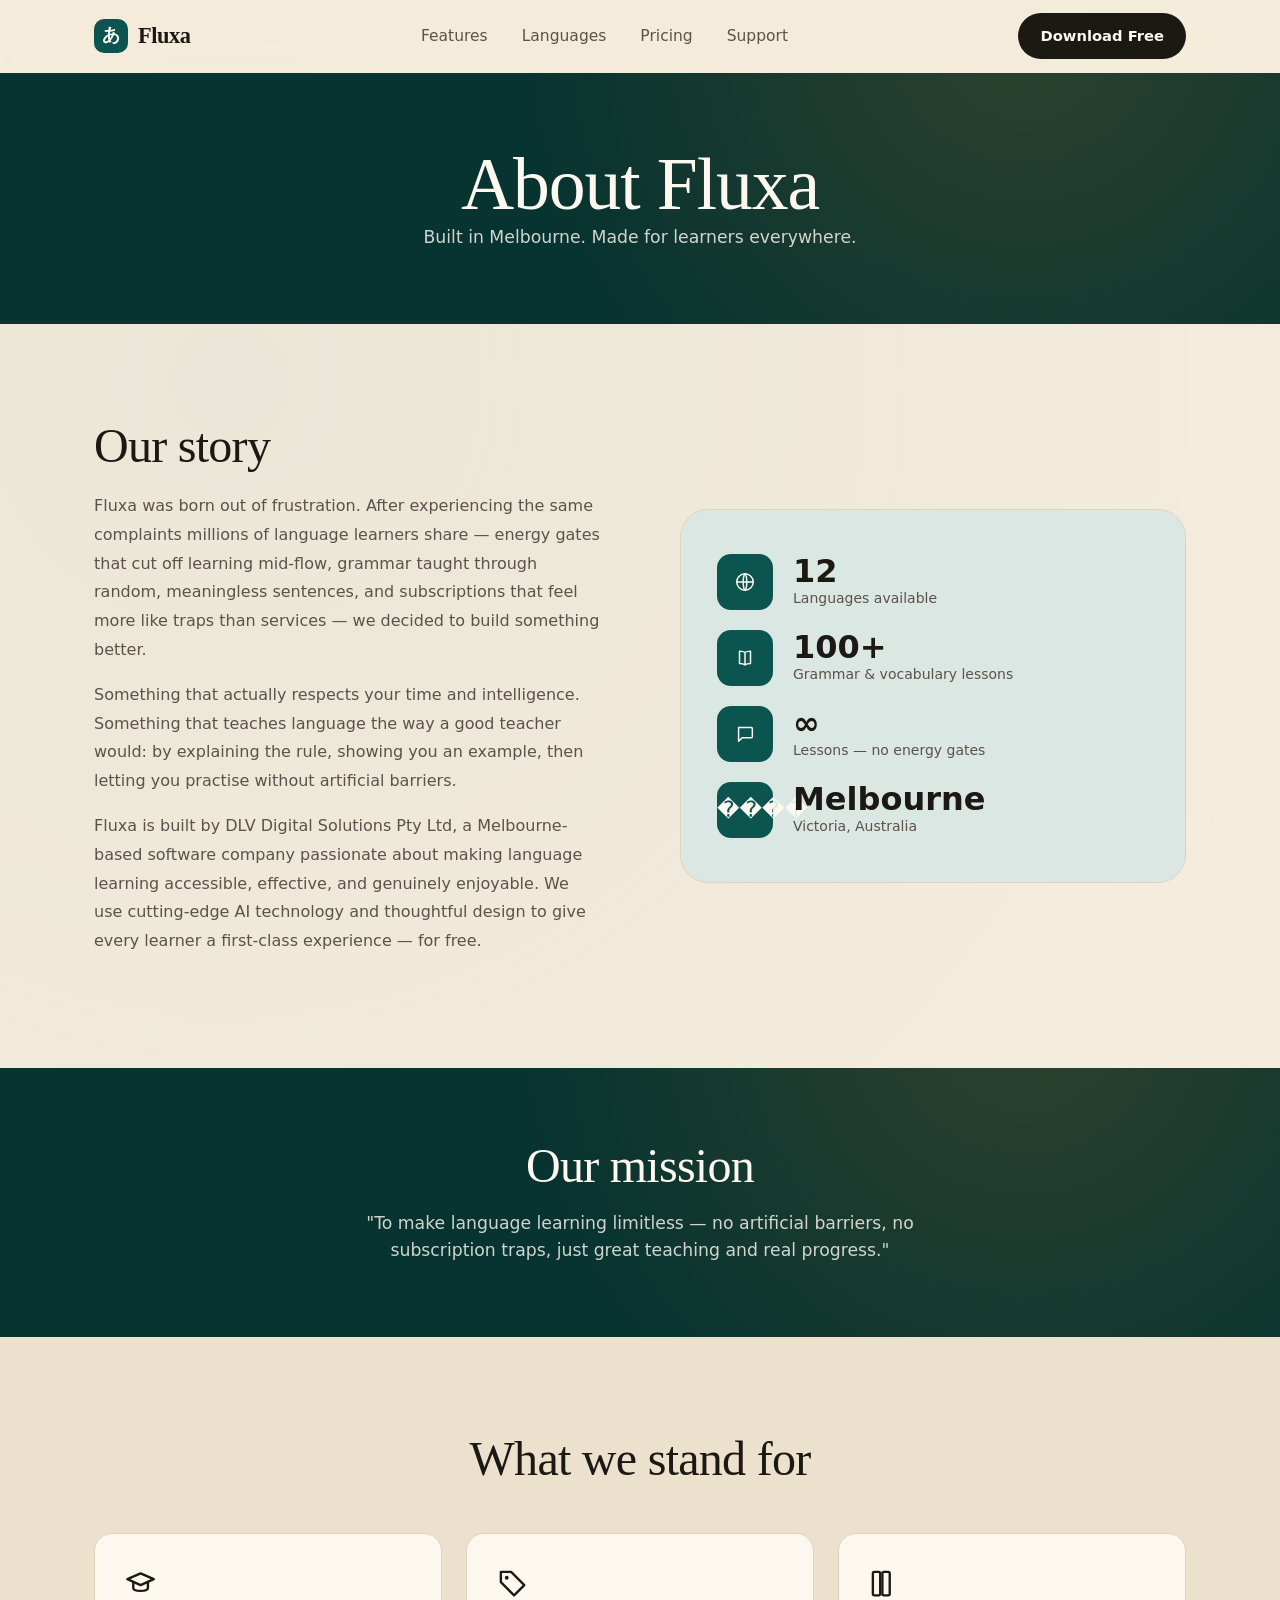
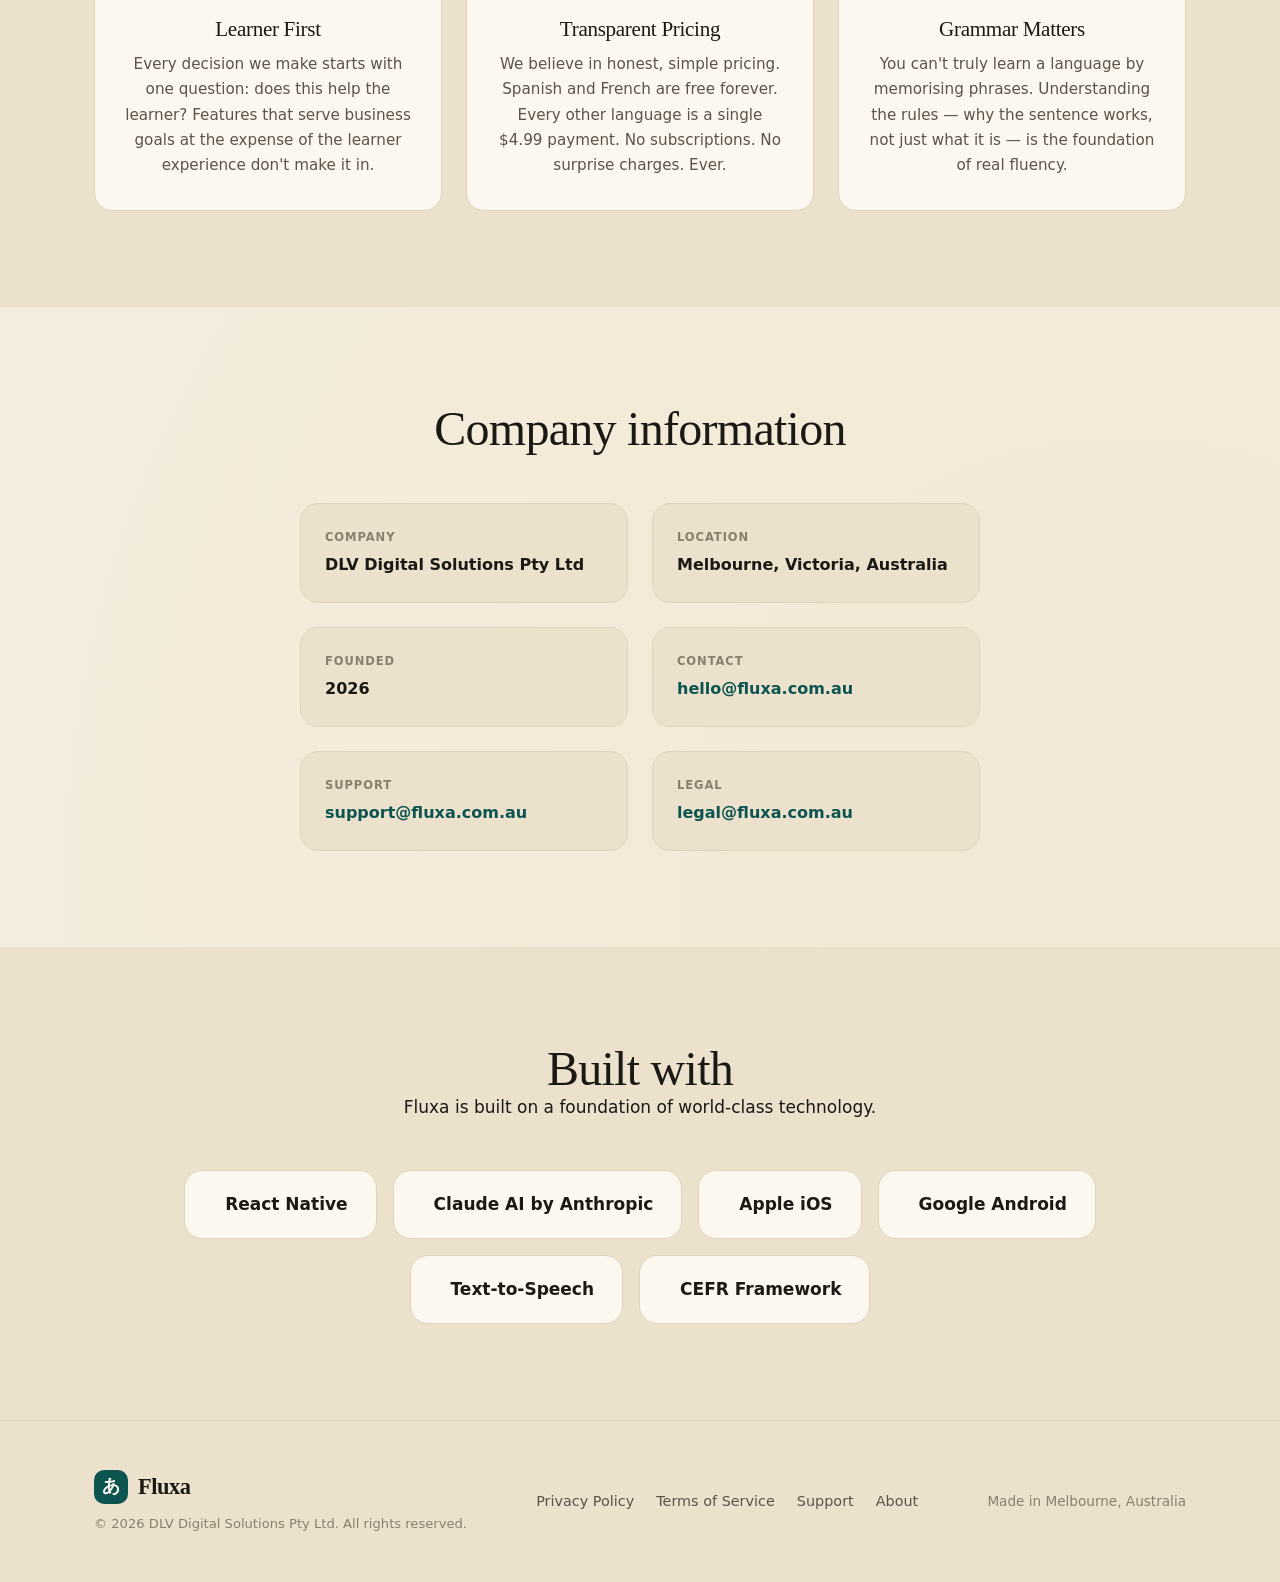
==== commit 69e3ed19: "Add files via upload" ====
--- a/about.html
+++ b/about.html
@@ -6,9 +6,9 @@
   <title>About — Fluxa</title>
   <meta name="description" content="Fluxa is built by DLV Digital Solutions Pty Ltd in Melbourne, Australia. Learn about our story, mission, and the team behind the app." />
   <link rel="canonical" href="https://fluxa.com.au/about.html" />
-  <meta property="og:type"        content="website" />
-  <meta property="og:url"         content="https://fluxa.com.au/about.html" />
-  <meta property="og:title"       content="About — Fluxa" />
+  <meta property="og:type" content="website" />
+  <meta property="og:url" content="https://fluxa.com.au/about.html" />
+  <meta property="og:title" content="About — Fluxa" />
   <meta property="og:description" content="Built in Melbourne, Australia. Language learning without limits." />
   <link rel="stylesheet" href="css/styles.css" />
 </head>
@@ -19,20 +19,14 @@
   <div class="container">
     <div class="nav__inner">
       <a href="index.html" class="nav__logo" aria-label="Fluxa home">
-        <svg viewBox="0 0 34 34" fill="none" xmlns="http://www.w3.org/2000/svg" aria-hidden="true">
-          <rect width="34" height="34" rx="10" fill="#7F77DD"/>
-          <path d="M7 11C7 9.34 8.34 8 10 8h14c1.66 0 3 1.34 3 3v9c0 1.66-1.34 3-3 3h-2l-4 4-4-4H10c-1.66 0-3-1.34-3-3V11z" fill="white"/>
-          <circle cx="12" cy="15.5" r="1.5" fill="#7F77DD"/>
-          <circle cx="17" cy="15.5" r="1.5" fill="#7F77DD"/>
-          <circle cx="22" cy="15.5" r="1.5" fill="#7F77DD"/>
-        </svg>
+        <span class="nav__mark" aria-hidden="true">あ</span>
         Fluxa
       </a>
       <div class="nav__links">
-        <a href="index.html#features"  class="nav__link">Features</a>
+        <a href="index.html#features" class="nav__link">Features</a>
         <a href="index.html#languages" class="nav__link">Languages</a>
-        <a href="index.html#pricing"   class="nav__link">Pricing</a>
-        <a href="support.html"         class="nav__link">Support</a>
+        <a href="index.html#pricing" class="nav__link">Pricing</a>
+        <a href="support.html" class="nav__link">Support</a>
       </div>
       <a href="index.html#download" class="nav__cta">Download Free</a>
       <button class="nav__hamburger" aria-label="Toggle menu" aria-expanded="false">
@@ -40,11 +34,11 @@
       </button>
     </div>
     <div class="nav__mobile">
-      <a href="index.html#features"  class="nav__mobile-link">Features</a>
+      <a href="index.html#features" class="nav__mobile-link">Features</a>
       <a href="index.html#languages" class="nav__mobile-link">Languages</a>
-      <a href="index.html#pricing"   class="nav__mobile-link">Pricing</a>
-      <a href="support.html"         class="nav__mobile-link">Support</a>
-      <a href="index.html#download"  class="nav__mobile-cta">Download Free</a>
+      <a href="index.html#pricing" class="nav__mobile-link">Pricing</a>
+      <a href="support.html" class="nav__mobile-link">Support</a>
+      <a href="index.html#download" class="nav__mobile-cta">Download Free</a>
     </div>
   </div>
 </nav>
@@ -69,28 +63,28 @@
       </div>
       <div class="about-visual fade-in fade-in--delay-2" aria-hidden="true">
         <div class="about-stat">
-          <div class="about-stat__icon">🌍</div>
+          <div class="about-stat__icon"><svg viewBox="0 0 24 24" width="1em" height="1em" fill="none" stroke="currentColor" stroke-width="1.6" stroke-linecap="round" stroke-linejoin="round"><circle cx="12" cy="12" r="9"/><path d="M3 12h18M12 3c2.6 2.6 2.6 15.4 0 18M12 3c-2.6 2.6-2.6 15.4 0 18"/></svg></div>
           <div>
             <div class="about-stat__num">12</div>
             <div class="about-stat__lbl">Languages available</div>
           </div>
         </div>
         <div class="about-stat">
-          <div class="about-stat__icon">📖</div>
+          <div class="about-stat__icon"><svg viewBox="0 0 24 24" width="1em" height="1em" fill="none" stroke="currentColor" stroke-width="1.6" stroke-linecap="round" stroke-linejoin="round"><path d="M12 6c-1.6-1.2-3.6-1.5-6-1.5V18c2.4 0 4.4.3 6 1.5 1.6-1.2 3.6-1.5 6-1.5V4.5c-2.4 0-4.4.3-6 1.5zM12 6v13.5"/></svg></div>
           <div>
             <div class="about-stat__num">100+</div>
             <div class="about-stat__lbl">Grammar &amp; vocabulary lessons</div>
           </div>
         </div>
         <div class="about-stat">
-          <div class="about-stat__icon">💬</div>
+          <div class="about-stat__icon"><svg viewBox="0 0 24 24" width="1em" height="1em" fill="none" stroke="currentColor" stroke-width="1.6" stroke-linecap="round" stroke-linejoin="round"><path d="M5 5h14a1 1 0 0 1 1 1v9a1 1 0 0 1-1 1H9l-4 4V6a1 1 0 0 1 1-1z"/></svg></div>
           <div>
             <div class="about-stat__num">∞</div>
             <div class="about-stat__lbl">Lessons — no energy gates</div>
           </div>
         </div>
         <div class="about-stat">
-          <div class="about-stat__icon">����🇺</div>
+          <div class="about-stat__icon">����</div>
           <div>
             <div class="about-stat__num">Melbourne</div>
             <div class="about-stat__lbl">Victoria, Australia</div>
@@ -117,17 +111,17 @@
     </div>
     <div class="about-values__grid">
       <div class="value-card fade-in fade-in--delay-1">
-        <div class="value-card__icon">🎓</div>
+        <div class="value-card__icon"><svg viewBox="0 0 24 24" width="1em" height="1em" fill="none" stroke="currentColor" stroke-width="1.6" stroke-linecap="round" stroke-linejoin="round"><path d="M3 9l9-4 9 4-9 4-9-4z"/><path d="M7 11v4c0 1.2 2.2 2 5 2s5-.8 5-2v-4"/></svg></div>
         <h3>Learner First</h3>
         <p>Every decision we make starts with one question: does this help the learner? Features that serve business goals at the expense of the learner experience don't make it in.</p>
       </div>
       <div class="value-card fade-in fade-in--delay-2">
-        <div class="value-card__icon">💰</div>
+        <div class="value-card__icon"><svg viewBox="0 0 24 24" width="1em" height="1em" fill="none" stroke="currentColor" stroke-width="1.6" stroke-linecap="round" stroke-linejoin="round"><path d="M4 4h7l9 9-7 7-9-9V4z"/><circle cx="8" cy="8" r="1.3" fill="currentColor" stroke="none"/></svg></div>
         <h3>Transparent Pricing</h3>
         <p>We believe in honest, simple pricing. Spanish and French are free forever. Every other language is a single $4.99 payment. No subscriptions. No surprise charges. Ever.</p>
       </div>
       <div class="value-card fade-in fade-in--delay-3">
-        <div class="value-card__icon">📚</div>
+        <div class="value-card__icon"><svg viewBox="0 0 24 24" width="1em" height="1em" fill="none" stroke="currentColor" stroke-width="1.6" stroke-linecap="round" stroke-linejoin="round"><rect x="4" y="4" width="5" height="16" rx="1"/><rect x="10.5" y="4" width="5" height="16" rx="1"/></svg></div>
         <h3>Grammar Matters</h3>
         <p>You can't truly learn a language by memorising phrases. Understanding the rules — why the sentence works, not just what it is — is the foundation of real fluency.</p>
       </div>
@@ -179,27 +173,27 @@
     </div>
     <div class="built-grid">
       <div class="built-item fade-in fade-in--delay-1">
-        <span class="built-item__icon">⚛️</span>
+        <span class="built-item__icon"></span>
         React Native
       </div>
       <div class="built-item fade-in fade-in--delay-2">
-        <span class="built-item__icon">🤖</span>
+        <span class="built-item__icon"></span>
         Claude AI by Anthropic
       </div>
       <div class="built-item fade-in fade-in--delay-3">
-        <span class="built-item__icon">🍎</span>
+        <span class="built-item__icon"></span>
         Apple iOS
       </div>
       <div class="built-item fade-in fade-in--delay-4">
-        <span class="built-item__icon">▶</span>
+        <span class="built-item__icon"></span>
         Google Android
       </div>
       <div class="built-item fade-in fade-in--delay-1">
-        <span class="built-item__icon">🔊</span>
+        <span class="built-item__icon"></span>
         Text-to-Speech
       </div>
       <div class="built-item fade-in fade-in--delay-2">
-        <span class="built-item__icon">📊</span>
+        <span class="built-item__icon"></span>
         CEFR Framework
       </div>
     </div>
@@ -212,24 +206,18 @@
     <div class="footer__inner">
       <div class="footer__brand">
         <a href="index.html" class="footer__logo">
-          <svg viewBox="0 0 34 34" fill="none" xmlns="http://www.w3.org/2000/svg" aria-hidden="true">
-            <rect width="34" height="34" rx="10" fill="#7F77DD"/>
-            <path d="M7 11C7 9.34 8.34 8 10 8h14c1.66 0 3 1.34 3 3v9c0 1.66-1.34 3-3 3h-2l-4 4-4-4H10c-1.66 0-3-1.34-3-3V11z" fill="white"/>
-            <circle cx="12" cy="15.5" r="1.5" fill="#7F77DD"/>
-            <circle cx="17" cy="15.5" r="1.5" fill="#7F77DD"/>
-            <circle cx="22" cy="15.5" r="1.5" fill="#7F77DD"/>
-          </svg>
+          <span class="nav__mark" aria-hidden="true">あ</span>
           Fluxa
         </a>
         <span class="footer__copy">© 2026 DLV Digital Solutions Pty Ltd. All rights reserved.</span>
       </div>
       <nav class="footer__links" aria-label="Footer navigation">
         <a href="privacy.html" class="footer__link">Privacy Policy</a>
-        <a href="terms.html"   class="footer__link">Terms of Service</a>
+        <a href="terms.html" class="footer__link">Terms of Service</a>
         <a href="support.html" class="footer__link">Support</a>
-        <a href="about.html"   class="footer__link">About</a>
+        <a href="about.html" class="footer__link">About</a>
       </nav>
-      <div class="footer__made">Made in Melbourne, Australia 🇦🇺</div>
+      <div class="footer__made">Made in Melbourne, Australia</div>
     </div>
   </div>
 </footer>
--- a/css/styles.css
+++ b/css/styles.css
@@ -1,977 +1,560 @@
-/* ── Google Fonts ──────────────────────────────────────────────────────────── */
-@import url('https://fonts.googleapis.com/css2?family=Inter:wght@400;500;600;700;800;900&display=swap');
-
-/* ── Variables ─────────────────────────────────────────────────────────────── */
+/* =============================================================================
+   Fluxa — "Ink & Current" design system
+   Warm paper · near-black ink · deep teal · amber accents
+   Display: Fraunces · Body: Atkinson Hyperlegible · Identity: script glyphs
+   ========================================================================== */
+
 :root {
-  --purple:       #7F77DD;
-  --purple-dark:  #534AB7;
-  --purple-darker:#3C3489;
-  --purple-light: #EEEDFE;
-  --white:        #FFFFFF;
-  --text:         #1A1A1A;
-  --text-sub:     #666666;
-  --bg:           #F8F8FF;
-  --border:       #E5E3F5;
-  --radius-card:  16px;
-  --radius-btn:   12px;
-  --shadow-sm:    0 2px 8px rgba(127,119,221,0.10);
-  --shadow-md:    0 4px 20px rgba(127,119,221,0.15);
-  --shadow-lg:    0 8px 40px rgba(127,119,221,0.20);
-  --transition:   0.2s ease;
-}
-
-/* ── Reset ─────────────────────────────────────────────────────────────────── */
+  /* Surfaces */
+  --paper:         #F4ECDC;
+  --paper-raised:  #FCF8EF;
+  --paper-sunken:  #ECE1CD;
+  /* Ink */
+  --ink:           #1C1813;
+  --ink-soft:      #5C5249;
+  --ink-faint:     #8A7E6E;
+  /* Brand */
+  --teal:          #0C5450;
+  --teal-deep:     #073330;
+  --teal-tint:     #DBE7E2;
+  /* Accent */
+  --amber:         #D98324;
+  --amber-deep:    #B5641A;
+  /* Lines */
+  --line:          #E0D3BD;
+  --line-strong:   #CBBA9D;
+
+  --radius:    18px;
+  --radius-sm: 12px;
+  --radius-lg: 28px;
+
+  --maxw: 1140px;
+  --ease: cubic-bezier(0.22, 1, 0.36, 1);
+
+  --font-display: "Fraunces", Georgia, "Times New Roman", serif;
+  --font-body: "Atkinson Hyperlegible", system-ui, -apple-system, "Segoe UI", sans-serif;
+}
+
+/* ── Reset ─────────────────────────────────────────────────────────────── */
 *, *::before, *::after { box-sizing: border-box; margin: 0; padding: 0; }
-html { scroll-behavior: smooth; font-size: 16px; }
+html { scroll-behavior: smooth; -webkit-text-size-adjust: 100%; }
+
 body {
-  font-family: 'Inter', -apple-system, BlinkMacSystemFont, sans-serif;
-  color: var(--text);
-  background: var(--white);
+  font-family: var(--font-body);
+  background-color: var(--paper);
+  color: var(--ink);
   line-height: 1.6;
+  font-size: 17px;
   -webkit-font-smoothing: antialiased;
-}
-img { max-width: 100%; display: block; }
-a { text-decoration: none; color: inherit; }
-ul { list-style: none; }
-button { cursor: pointer; font-family: inherit; border: none; background: none; }
-input, textarea, select {
-  font-family: inherit;
-  font-size: 1rem;
-  outline: none;
-}
-
-/* ── Typography ────────────────────────────────────────────────────────────── */
-h1 { font-size: clamp(2rem, 5vw, 3.25rem); font-weight: 800; line-height: 1.15; letter-spacing: -0.02em; }
-h2 { font-size: clamp(1.5rem, 3.5vw, 2.25rem); font-weight: 800; line-height: 1.2; letter-spacing: -0.02em; }
-h3 { font-size: 1.125rem; font-weight: 700; line-height: 1.3; }
-p  { line-height: 1.75; }
-
-/* ── Layout ────────────────────────────────────────────────────────────────── */
-.container {
-  max-width: 1140px;
-  margin: 0 auto;
-  padding: 0 24px;
-}
-.section { padding: 96px 0; }
-.section--sm { padding: 72px 0; }
-
-/* ── Navigation ────────────────────────────────────────────────────────────── */
+  text-rendering: optimizeLegibility;
+  overflow-x: hidden;
+  /* faint paper grain via layered gradients */
+  background-image:
+    radial-gradient(circle at 18% 12%, rgba(12,84,80,0.04), transparent 38%),
+    radial-gradient(circle at 88% 78%, rgba(217,131,36,0.04), transparent 42%);
+}
+
+img, svg { display: block; max-width: 100%; }
+a { color: inherit; text-decoration: none; }
+em { font-style: italic; }
+
+.container { width: 100%; max-width: var(--maxw); margin: 0 auto; padding: 0 24px; }
+
+/* ── Type scale ────────────────────────────────────────────────────────── */
+h1, h2, h3 { font-family: var(--font-display); font-weight: 500; line-height: 1.08; letter-spacing: -0.015em; }
+h1 { font-size: clamp(2.7rem, 6.2vw, 4.6rem); font-weight: 500; }
+h1 em { font-style: italic; color: var(--teal); font-weight: 500; }
+h2 { font-size: clamp(2rem, 4vw, 3rem); }
+h3 { font-size: 1.32rem; line-height: 1.2; }
+
+.eyebrow {
+  display: inline-block;
+  font-family: var(--font-body);
+  font-weight: 700;
+  font-size: 0.72rem;
+  letter-spacing: 0.16em;
+  text-transform: uppercase;
+  color: var(--teal);
+  margin-bottom: 18px;
+}
+.eyebrow::before { content: "— "; color: var(--amber); }
+
+/* ── Section rhythm ────────────────────────────────────────────────────── */
+.section { padding: 96px 0; position: relative; }
+.section__header { max-width: 720px; margin: 0 auto 56px; text-align: center; }
+.section__sub { margin-top: 18px; color: var(--ink-soft); font-size: 1.08rem; }
+
+/* ── Navigation ────────────────────────────────────────────────────────── */
 .nav {
-  position: sticky;
-  top: 0;
-  z-index: 1000;
-  background: var(--white);
-  border-bottom: 1px solid var(--border);
-  transition: box-shadow var(--transition);
-}
-.nav.scrolled { box-shadow: var(--shadow-sm); }
-.nav__inner {
-  display: flex;
-  align-items: center;
-  justify-content: space-between;
-  height: 68px;
-  gap: 32px;
-}
-.nav__logo {
-  display: flex;
-  align-items: center;
-  gap: 9px;
-  font-size: 1.25rem;
-  font-weight: 800;
-  color: var(--purple);
-  flex-shrink: 0;
-}
-.nav__logo svg { width: 34px; height: 34px; }
-.nav__links {
-  display: flex;
-  align-items: center;
-  gap: 32px;
-}
-.nav__link {
-  font-size: 0.9375rem;
-  font-weight: 500;
-  color: var(--text-sub);
-  transition: color var(--transition);
-}
-.nav__link:hover, .nav__link.active { color: var(--purple); }
+  position: sticky; top: 0; z-index: 100;
+  background: color-mix(in srgb, var(--paper) 82%, transparent);
+  backdrop-filter: saturate(140%) blur(12px);
+  -webkit-backdrop-filter: saturate(140%) blur(12px);
+  border-bottom: 1px solid transparent;
+  transition: border-color 0.3s var(--ease), background 0.3s var(--ease);
+}
+.nav.is-scrolled { border-bottom-color: var(--line); }
+.nav__inner { display: flex; align-items: center; justify-content: space-between; height: 72px; }
+
+.nav__logo, .footer__logo {
+  display: inline-flex; align-items: center; gap: 10px;
+  font-family: var(--font-display); font-weight: 600; font-size: 1.4rem; letter-spacing: -0.02em;
+}
+.nav__mark {
+  display: inline-grid; place-items: center;
+  width: 34px; height: 34px; border-radius: 10px;
+  background: var(--teal); color: var(--paper-raised);
+  font-family: var(--font-display); font-size: 1.15rem; line-height: 1;
+  padding-bottom: 2px;
+}
+
+.nav__links { display: flex; gap: 34px; }
+.nav__link { font-size: 0.97rem; color: var(--ink-soft); position: relative; transition: color 0.2s; }
+.nav__link::after {
+  content: ""; position: absolute; left: 0; bottom: -6px; height: 2px; width: 0;
+  background: var(--amber); transition: width 0.25s var(--ease);
+}
+.nav__link:hover { color: var(--ink); }
+.nav__link:hover::after { width: 100%; }
+
 .nav__cta {
-  background: var(--purple);
-  color: var(--white);
-  font-size: 0.9375rem;
-  font-weight: 600;
-  padding: 10px 22px;
-  border-radius: var(--radius-btn);
-  transition: background var(--transition), transform var(--transition);
-  flex-shrink: 0;
-}
-.nav__cta:hover { background: var(--purple-dark); transform: translateY(-1px); }
-.nav__hamburger {
-  display: none;
-  flex-direction: column;
-  gap: 5px;
-  padding: 4px;
-  cursor: pointer;
-}
-.nav__hamburger span {
-  display: block;
-  width: 24px;
-  height: 2px;
-  background: var(--text);
-  border-radius: 2px;
-  transition: transform 0.25s ease, opacity 0.25s ease;
-}
+  background: var(--ink); color: var(--paper-raised);
+  padding: 11px 22px; border-radius: 999px; font-weight: 700; font-size: 0.92rem;
+  transition: transform 0.2s var(--ease), background 0.2s;
+}
+.nav__cta:hover { background: var(--teal); transform: translateY(-1px); }
+
+.nav__hamburger { display: none; flex-direction: column; gap: 5px; background: none; border: 0; cursor: pointer; padding: 8px; }
+.nav__hamburger span { width: 24px; height: 2px; background: var(--ink); border-radius: 2px; transition: transform 0.3s var(--ease), opacity 0.3s; }
+.nav__hamburger.is-open span:nth-child(1) { transform: translateY(7px) rotate(45deg); }
+.nav__hamburger.is-open span:nth-child(2) { opacity: 0; }
+.nav__hamburger.is-open span:nth-child(3) { transform: translateY(-7px) rotate(-45deg); }
+
+.nav__mobile { display: none; flex-direction: column; gap: 4px; padding: 8px 0 20px; }
+.nav__mobile.is-open { display: flex; }
+.nav__mobile-link { padding: 12px 4px; color: var(--ink-soft); border-bottom: 1px solid var(--line); }
+.nav__mobile-cta { margin-top: 12px; background: var(--ink); color: var(--paper-raised); text-align: center; padding: 13px; border-radius: 999px; font-weight: 700; }
+
+/* ── Hero ──────────────────────────────────────────────────────────────── */
+.hero { padding: 64px 0 88px; position: relative; }
+.hero__inner { display: grid; grid-template-columns: 1.1fr 0.9fr; gap: 56px; align-items: center; }
+
+.hero__eyebrow {
+  display: inline-flex; align-items: center; gap: 12px;
+  background: var(--paper-raised); border: 1px solid var(--line);
+  padding: 8px 16px 8px 10px; border-radius: 999px;
+  font-size: 0.82rem; font-weight: 700; color: var(--ink-soft); letter-spacing: 0.01em;
+  margin-bottom: 26px;
+}
+.hero__glyphs { display: inline-flex; gap: 2px; font-family: var(--font-display); color: var(--teal); }
+.hero__glyphs span { display: inline-grid; place-items: center; width: 22px; height: 22px; font-size: 0.95rem; }
+
+.hero__sub { font-size: 1.18rem; color: var(--ink-soft); margin: 22px 0 32px; max-width: 30ch; }
+
+.hero__rating { display: flex; align-items: center; gap: 12px; margin-top: 28px; font-size: 0.92rem; color: var(--ink-soft); }
+.hero__stars { color: var(--amber); letter-spacing: 2px; }
+
+/* ── Store buttons ─────────────────────────────────────────────────────── */
+.store-btns { display: flex; flex-wrap: wrap; gap: 16px; }
+.store-btns--center { justify-content: center; }
+.store-btn-wrap { position: relative; display: inline-block; }
+
+.store-btn {
+  display: inline-flex; align-items: center; gap: 12px;
+  padding: 12px 22px; border-radius: 14px; font-weight: 400;
+  transition: transform 0.2s var(--ease), box-shadow 0.2s;
+}
+.store-btn__icon svg { width: 26px; height: 26px; }
+.store-btn__text { display: flex; flex-direction: column; line-height: 1.1; text-align: left; }
+.store-btn__small { font-size: 0.66rem; letter-spacing: 0.04em; opacity: 0.8; }
+.store-btn__big { font-family: var(--font-display); font-size: 1.18rem; font-weight: 600; }
+
+.store-btn--ink { background: var(--ink); color: var(--paper-raised); }
+.store-btn--outline { background: transparent; color: var(--ink); border: 1.5px solid var(--ink); }
+.store-btn--paper { background: var(--paper-raised); color: var(--ink); }
+.store-btn--paper-outline { background: transparent; color: var(--paper-raised); border: 1.5px solid color-mix(in srgb, var(--paper-raised) 50%, transparent); }
+.store-btn:not(.store-btn--disabled):hover { transform: translateY(-2px); box-shadow: 0 10px 24px rgba(28,24,19,0.16); }
+.store-btn--disabled { opacity: 0.55; pointer-events: none; cursor: default; }
+
+.coming-soon-badge {
+  position: absolute; top: -9px; right: -8px;
+  background: var(--amber); color: #fff;
+  font-family: var(--font-body); font-size: 10px; font-weight: 700; letter-spacing: 0.06em;
+  padding: 3px 9px; border-radius: 999px; text-transform: uppercase;
+  pointer-events: none; white-space: nowrap; box-shadow: 0 4px 10px rgba(181,100,26,0.3);
+}
+.coming-soon-badge--on-dark { background: var(--amber); }
+
+/* ── Phone mockup ──────────────────────────────────────────────────────── */
+.phone-wrap { display: flex; justify-content: center; perspective: 1400px; }
+.phone {
+  width: 290px; border-radius: 44px; padding: 11px;
+  background: linear-gradient(160deg, #2a2520, #14110d);
+  box-shadow: 0 40px 80px -24px rgba(28,24,19,0.45), 0 8px 20px rgba(28,24,19,0.18);
+  transform: rotate(-3deg);
+  transition: transform 0.5s var(--ease);
+}
+.phone:hover { transform: rotate(0deg) translateY(-6px); }
+.phone__screen {
+  position: relative; border-radius: 34px; overflow: hidden;
+  background: var(--paper); min-height: 560px;
+  border: 1px solid rgba(0,0,0,0.2);
+}
+.phone__notch { position: absolute; top: 10px; left: 50%; transform: translateX(-50%); width: 90px; height: 22px; background: #14110d; border-radius: 0 0 14px 14px; z-index: 3; }
+
+.phone__header { background: var(--teal); color: var(--paper-raised); padding: 30px 20px 22px; }
+.phone__header-row { display: flex; align-items: center; justify-content: space-between; margin-bottom: 18px; }
+.phone__logo-txt { font-family: var(--font-display); font-weight: 600; font-size: 1.25rem; }
+.phone__streak {
+  display: inline-flex; align-items: center; gap: 5px;
+  background: var(--amber); color: #fff; font-size: 0.72rem; font-weight: 700;
+  padding: 5px 11px; border-radius: 999px;
+}
+.phone__flame { width: 13px; height: 13px; }
+.phone__progress-card {
+  display: flex; align-items: center; justify-content: space-between;
+  background: rgba(255,255,255,0.12); border: 1px solid rgba(255,255,255,0.18);
+  border-radius: 14px; padding: 14px 16px;
+}
+.phone__progress-lang { display: inline-flex; align-items: center; gap: 8px; font-size: 0.82rem; opacity: 0.95; }
+.phone__glyph { font-family: var(--font-display); font-size: 1.1rem; }
+.phone__cefr { font-family: var(--font-display); font-size: 1.7rem; font-weight: 600; }
+
+.phone__body { padding: 20px 18px 26px; }
+.phone__stats { display: grid; grid-template-columns: repeat(3,1fr); gap: 10px; margin-bottom: 24px; }
+.phone__stat { background: var(--paper-raised); border: 1px solid var(--line); border-radius: 14px; padding: 14px 8px; text-align: center; }
+.phone__stat-val { font-family: var(--font-display); font-size: 1.45rem; font-weight: 600; color: var(--teal); }
+.phone__stat-lbl { font-size: 0.66rem; letter-spacing: 0.08em; text-transform: uppercase; color: var(--ink-faint); margin-top: 2px; }
+.phone__section-lbl { font-size: 0.68rem; letter-spacing: 0.12em; text-transform: uppercase; color: var(--ink-faint); font-weight: 700; margin-bottom: 12px; }
+.phone__cards { display: grid; grid-template-columns: 1fr 1fr; gap: 10px; }
+.phone__card { background: var(--paper-raised); border: 1px solid var(--line); border-radius: 14px; padding: 14px; }
+.phone__card-icon { width: 24px; height: 24px; color: var(--teal); margin-bottom: 10px; }
+.phone__card-glyphs { display: block; font-family: var(--font-display); font-size: 1.5rem; color: var(--teal); line-height: 1; margin-bottom: 8px; }
+.phone__card-glyphs small { font-size: 0.95rem; color: var(--amber); margin-left: 2px; }
+.phone__card-title { font-family: var(--font-display); font-weight: 600; font-size: 0.95rem; }
+.phone__card-sub { font-size: 0.72rem; color: var(--ink-faint); }
+
+/* ── Problem ───────────────────────────────────────────────────────────── */
+.problem { background: var(--paper-sunken); }
+.problem__intro { text-align: center; max-width: 720px; margin: 0 auto 48px; }
+.problem__grid { display: grid; grid-template-columns: repeat(3,1fr); gap: 24px; }
+.problem__card { display: flex; gap: 16px; background: var(--paper-raised); border: 1px solid var(--line); border-radius: var(--radius); padding: 28px 24px; }
+.problem__mark { flex-shrink: 0; width: 34px; height: 34px; color: var(--amber-deep); }
+.problem__mark svg { width: 34px; height: 34px; }
+.problem__card h3 { font-size: 1.12rem; margin-bottom: 8px; }
+.problem__card p { color: var(--ink-soft); font-size: 0.96rem; }
+.problem__cta { text-align: center; margin-top: 44px; font-family: var(--font-display); font-style: italic; font-size: 1.5rem; color: var(--teal); }
+
+/* ── Features ──────────────────────────────────────────────────────────── */
+.features__grid { display: grid; grid-template-columns: repeat(3,1fr); gap: 24px; }
+.feature-card {
+  background: var(--paper-raised); border: 1px solid var(--line); border-radius: var(--radius);
+  padding: 34px 28px; transition: transform 0.25s var(--ease), border-color 0.25s, box-shadow 0.25s;
+}
+.feature-card:hover { transform: translateY(-4px); border-color: var(--line-strong); box-shadow: 0 18px 36px -20px rgba(28,24,19,0.3); }
+.feature-card__icon { display: inline-grid; place-items: center; width: 52px; height: 52px; border-radius: 14px; background: var(--teal-tint); color: var(--teal); margin-bottom: 20px; }
+.feature-card__icon svg { width: 26px; height: 26px; }
+.feature-card h3 { margin-bottom: 10px; }
+.feature-card p { color: var(--ink-soft); font-size: 0.98rem; }
+
+/* ── Languages ─────────────────────────────────────────────────────────── */
+.languages__grid { display: grid; grid-template-columns: repeat(4,1fr); gap: 16px; }
+.lang-card {
+  display: flex; align-items: center; gap: 14px;
+  background: var(--paper-raised); border: 1px solid var(--line); border-radius: var(--radius);
+  padding: 16px 18px; transition: transform 0.2s var(--ease), border-color 0.2s;
+}
+.lang-card:hover { transform: translateY(-3px); border-color: var(--line-strong); }
+.lang-card__glyph {
+  flex-shrink: 0; display: inline-grid; place-items: center;
+  width: 46px; height: 46px; border-radius: 12px;
+  background: var(--tint, var(--paper-sunken));
+  font-family: var(--font-display); font-size: 1.5rem; color: var(--ink); line-height: 1;
+}
+.lang-card__name { font-weight: 700; font-size: 1rem; flex: 1; }
+.badge { font-size: 0.74rem; font-weight: 700; padding: 4px 11px; border-radius: 999px; white-space: nowrap; }
+.badge--free { background: var(--teal); color: var(--paper-raised); }
+.badge--price { background: transparent; color: var(--ink-soft); border: 1px solid var(--line-strong); }
+
+/* per-language soft tints */
+.lang--es .lang-card__glyph { --tint: #E4EBE0; }
+.lang--fr .lang-card__glyph { --tint: #E9E4ED; }
+.lang--ja .lang-card__glyph { --tint: #EFE2DE; }
+.lang--de .lang-card__glyph { --tint: #E3E9EC; }
+.lang--it .lang-card__glyph { --tint: #ECE7DA; }
+.lang--zh .lang-card__glyph { --tint: #ECE0DE; }
+.lang--ko .lang-card__glyph { --tint: #E2E9E6; }
+.lang--pt .lang-card__glyph { --tint: #E9EADD; }
+.lang--ar .lang-card__glyph { --tint: #E5E8EC; }
+.lang--hi .lang-card__glyph { --tint: #EFE6D9; }
+.lang--tr .lang-card__glyph { --tint: #E8E3E6; }
+.lang--el .lang-card__glyph { --tint: #DFE8EA; }
+
+/* ── How it works ──────────────────────────────────────────────────────── */
+.how { background: var(--paper-sunken); }
+.how__grid { display: grid; grid-template-columns: repeat(3,1fr); gap: 28px; counter-reset: step; }
+.how-step { position: relative; padding-top: 12px; }
+.how-step__num { font-family: var(--font-display); font-size: 2.4rem; font-weight: 500; color: var(--amber); line-height: 1; margin-bottom: 16px; }
+.how-step h3 { margin-bottom: 10px; }
+.how-step p { color: var(--ink-soft); font-size: 0.98rem; }
+
+/* ── Pricing ───────────────────────────────────────────────────────────── */
+.pricing__grid { display: grid; grid-template-columns: repeat(2, minmax(0, 380px)); gap: 28px; justify-content: center; align-items: start; }
+.price-card { background: var(--paper-raised); border: 1px solid var(--line); border-radius: var(--radius-lg); padding: 36px 32px; position: relative; }
+.price-card--featured { background: var(--ink); color: var(--paper-raised); border-color: var(--ink); }
+.price-card__badge {
+  position: absolute; top: -13px; left: 50%; transform: translateX(-50%);
+  background: var(--amber); color: #fff; font-size: 0.72rem; font-weight: 700;
+  letter-spacing: 0.08em; text-transform: uppercase; padding: 5px 16px; border-radius: 999px;
+}
+.price-card__label { font-size: 0.82rem; font-weight: 700; letter-spacing: 0.1em; text-transform: uppercase; color: var(--ink-faint); }
+.price-card--featured .price-card__label { color: var(--amber); }
+.price-card__price { display: flex; align-items: baseline; gap: 10px; margin: 14px 0 6px; }
+.price-card__amount { font-family: var(--font-display); font-size: 3.2rem; font-weight: 600; line-height: 1; }
+.price-card__period { color: var(--ink-faint); font-size: 0.95rem; }
+.price-card--featured .price-card__period { color: color-mix(in srgb, var(--paper-raised) 65%, transparent); }
+.price-card__note { font-size: 0.9rem; color: var(--ink-soft); }
+.price-card--featured .price-card__note { color: color-mix(in srgb, var(--paper-raised) 72%, transparent); }
+.price-card__divider { height: 1px; background: var(--line); margin: 24px 0; }
+.price-card--featured .price-card__divider { background: rgba(244,236,220,0.18); }
+.price-card__features { list-style: none; display: flex; flex-direction: column; gap: 13px; margin-bottom: 30px; }
+.price-card__feature { display: flex; align-items: flex-start; gap: 11px; font-size: 0.97rem; }
+.price-card__check { color: var(--teal); font-weight: 700; flex-shrink: 0; }
+.price-card--featured .price-card__check { color: var(--amber); }
+
+.btn { display: inline-block; text-align: center; font-weight: 700; padding: 14px 26px; border-radius: 999px; font-size: 0.98rem; transition: transform 0.2s var(--ease), background 0.2s, box-shadow 0.2s; cursor: pointer; }
+.btn--full { width: 100%; }
+.btn--primary { background: var(--amber); color: #fff; }
+.btn--primary:hover { background: var(--amber-deep); transform: translateY(-2px); box-shadow: 0 10px 22px rgba(181,100,26,0.32); }
+.btn--outline { background: transparent; color: var(--ink); border: 1.5px solid var(--ink); }
+.btn--outline:hover { background: var(--ink); color: var(--paper-raised); transform: translateY(-2px); }
+
+/* ── Testimonials ──────────────────────────────────────────────────────── */
+.testimonials__grid { display: grid; grid-template-columns: repeat(3,1fr); gap: 24px; }
+.testimonial-card { background: var(--paper-raised); border: 1px solid var(--line); border-radius: var(--radius); padding: 30px 28px; position: relative; }
+.testimonial-card__quote-mark { font-family: var(--font-display); font-size: 3.4rem; line-height: 0.6; color: var(--teal-tint); height: 28px; }
+.testimonial-card__quote { font-size: 1.02rem; color: var(--ink); margin-bottom: 22px; }
+.testimonial-card__author { font-family: var(--font-display); font-weight: 600; font-size: 1.05rem; }
+.testimonial-card__role { display: flex; align-items: center; gap: 8px; font-size: 0.86rem; color: var(--ink-faint); margin-top: 4px; }
+.testimonial-card__glyph { font-family: var(--font-display); color: var(--teal); font-size: 1.05rem; }
+
+/* ── CTA ───────────────────────────────────────────────────────────────── */
+.cta-section { padding: 96px 0; }
+.cta-section__inner {
+  background: var(--teal-deep);
+  background-image: radial-gradient(circle at 80% -10%, rgba(217,131,36,0.18), transparent 45%);
+  color: var(--paper-raised);
+  border-radius: var(--radius-lg); padding: 72px 32px; text-align: center;
+}
+.cta-section__inner h2 { font-size: clamp(2rem, 4vw, 3rem); }
+.cta-section__sub { max-width: 52ch; margin: 18px auto 36px; color: color-mix(in srgb, var(--paper-raised) 80%, transparent); font-size: 1.1rem; }
+.cta-section__fine { margin-top: 26px; font-size: 0.88rem; color: color-mix(in srgb, var(--paper-raised) 62%, transparent); }
+
+/* ── Footer ────────────────────────────────────────────────────────────── */
+.footer { background: var(--paper-sunken); border-top: 1px solid var(--line); padding: 48px 0; }
+.footer__inner { display: flex; align-items: center; justify-content: space-between; gap: 24px; flex-wrap: wrap; }
+.footer__brand { display: flex; flex-direction: column; gap: 8px; }
+.footer__copy { font-size: 0.82rem; color: var(--ink-faint); }
+.footer__links { display: flex; gap: 22px; flex-wrap: wrap; }
+.footer__link { font-size: 0.9rem; color: var(--ink-soft); transition: color 0.2s; }
+.footer__link:hover { color: var(--teal); }
+.footer__made { font-size: 0.85rem; color: var(--ink-faint); }
+
+/* ── Reveal — CSS-only. Content is NEVER dependent on JS to become visible.
+   A load animation handles the entrance; if JS is absent or errors, the
+   animation still resolves to fully visible. ─────────────────────────────── */
+.fade-in { opacity: 1; transform: none; }
+@media (prefers-reduced-motion: no-preference) {
+  .fade-in { animation: fluxaRise 0.7s var(--ease) both; }
+  .fade-in--delay-1 { animation-delay: 0.08s; }
+  .fade-in--delay-2 { animation-delay: 0.16s; }
+  .fade-in--delay-3 { animation-delay: 0.24s; }
+  .fade-in--delay-4 { animation-delay: 0.32s; }
+}
+@keyframes fluxaRise { from { opacity: 0; transform: translateY(20px); } to { opacity: 1; transform: none; } }
+/* JS reveal classes still honoured if a future main.js sets them (harmless) */
+.fade-in.is-visible, .fade-in.visible { opacity: 1; transform: none; }
+
+/* ── Focus ─────────────────────────────────────────────────────────────── */
+a:focus-visible, button:focus-visible, .btn:focus-visible {
+  outline: 2.5px solid var(--amber); outline-offset: 3px; border-radius: 6px;
+}
+
+/* ── Responsive ────────────────────────────────────────────────────────── */
+@media (max-width: 920px) {
+  .hero__inner { grid-template-columns: 1fr; gap: 48px; text-align: center; }
+  .hero__sub { max-width: none; margin-left: auto; margin-right: auto; }
+  .hero__eyebrow, .store-btns, .hero__rating { justify-content: center; }
+  .features__grid, .problem__grid, .testimonials__grid, .how__grid { grid-template-columns: 1fr 1fr; }
+  .languages__grid { grid-template-columns: repeat(3,1fr); }
+}
+@media (max-width: 720px) {
+  .section { padding: 72px 0; }
+  .nav__links, .nav__cta { display: none; }
+  .nav__hamburger { display: flex; }
+  .features__grid, .problem__grid, .testimonials__grid, .how__grid, .pricing__grid { grid-template-columns: 1fr; }
+  .pricing__grid { max-width: 420px; margin: 0 auto; }
+  .languages__grid { grid-template-columns: 1fr 1fr; }
+  .problem__card { flex-direction: row; }
+  .footer__inner { flex-direction: column; text-align: center; align-items: center; }
+}
+@media (max-width: 420px) {
+  .languages__grid { grid-template-columns: 1fr; }
+  .cta-section__inner { padding: 52px 22px; }
+}
+
+/* ── Reduced motion ────────────────────────────────────────────────────── */
+@media (prefers-reduced-motion: reduce) {
+  * { animation: none !important; transition: none !important; scroll-behavior: auto !important; }
+  .fade-in { opacity: 1; transform: none; }
+  .phone { transform: rotate(-3deg); }
+}
+
+/* =============================================================================
+   COMPATIBILITY + SUB-PAGES
+   Works with the EXISTING main.js (class names: .visible, .open, .scrolled).
+   Do NOT replace main.js — this stylesheet is written to match it.
+   ========================================================================== */
+
+/* ── JS class-name compatibility (old main.js) ─────────────────────────── */
+.fade-in.visible { opacity: 1; transform: none; }
+.nav.scrolled { border-bottom-color: var(--line); }
 .nav__hamburger.open span:nth-child(1) { transform: translateY(7px) rotate(45deg); }
 .nav__hamburger.open span:nth-child(2) { opacity: 0; }
 .nav__hamburger.open span:nth-child(3) { transform: translateY(-7px) rotate(-45deg); }
-.nav__mobile {
-  display: none;
-  flex-direction: column;
-  border-top: 1px solid var(--border);
-  padding: 16px 0 24px;
-}
 .nav__mobile.open { display: flex; }
-.nav__mobile-link {
-  font-size: 1rem;
-  font-weight: 500;
-  color: var(--text);
-  padding: 12px 24px;
-  transition: color var(--transition);
-}
-.nav__mobile-link:hover { color: var(--purple); }
-.nav__mobile-cta {
-  margin: 12px 24px 0;
-  background: var(--purple);
-  color: var(--white);
-  font-size: 1rem;
-  font-weight: 600;
-  padding: 14px;
-  border-radius: var(--radius-btn);
-  text-align: center;
-  display: block;
-}
-
-/* ── Buttons ───────────────────────────────────────────────────────────────── */
-.btn {
-  display: inline-flex;
-  align-items: center;
-  justify-content: center;
-  gap: 8px;
-  font-size: 0.9375rem;
-  font-weight: 600;
-  padding: 14px 26px;
-  border-radius: var(--radius-btn);
-  transition: transform var(--transition), box-shadow var(--transition), background var(--transition);
-  cursor: pointer;
-  border: none;
-}
-.btn:hover { transform: translateY(-2px); box-shadow: var(--shadow-md); }
-.btn--primary   { background: var(--purple); color: var(--white); }
-.btn--primary:hover { background: var(--purple-dark); }
-.btn--white     { background: var(--white); color: var(--text); }
-.btn--white:hover { background: #F0EFFE; }
-.btn--outline   { background: transparent; color: var(--white); border: 2px solid rgba(255,255,255,0.75); }
-.btn--outline:hover { background: rgba(255,255,255,0.15); }
-.btn--outline-purple { background: transparent; color: var(--purple); border: 2px solid var(--purple); }
-.btn--outline-purple:hover { background: var(--purple-light); }
-.btn--lg { font-size: 1.0625rem; padding: 16px 32px; }
-.btn--full { width: 100%; }
-
-/* ── Store Buttons ─────────────────────────────────────────────────────────── */
-.store-btns { display: flex; flex-wrap: wrap; gap: 12px; }
-.store-btn {
-  display: inline-flex;
-  align-items: center;
-  gap: 10px;
-  padding: 11px 22px;
-  border-radius: var(--radius-btn);
-  font-weight: 600;
-  font-size: 0.9375rem;
-  transition: transform var(--transition), box-shadow var(--transition);
-}
-.store-btn:hover { transform: translateY(-2px); box-shadow: var(--shadow-md); }
-.store-btn--white   { background: var(--white); color: var(--text); }
-.store-btn--outline { background: transparent; color: var(--white); border: 2px solid rgba(255,255,255,0.75); }
-.store-btn__icon { font-size: 1.375rem; }
-.store-btn__text { display: flex; flex-direction: column; line-height: 1.2; }
-.store-btn__small { font-size: 0.6875rem; font-weight: 400; opacity: 0.75; }
-.store-btn__big   { font-size: 1rem; font-weight: 700; }
-
-/* ── Hero ──────────────────────────────────────────────────────────────────── */
-.hero {
-  background: var(--purple);
-  padding: 80px 0 64px;
-  overflow: hidden;
-}
-.hero__inner {
-  display: grid;
-  grid-template-columns: 1fr 1fr;
-  gap: 64px;
-  align-items: center;
-}
-.hero__badge {
-  display: inline-flex;
-  align-items: center;
-  gap: 6px;
-  background: rgba(255,255,255,0.18);
-  border: 1px solid rgba(255,255,255,0.3);
-  color: var(--white);
-  font-size: 0.875rem;
-  font-weight: 600;
-  padding: 6px 14px;
-  border-radius: 100px;
-  margin-bottom: 24px;
-}
-.hero h1 { color: var(--white); margin-bottom: 20px; }
-.hero__sub {
-  color: rgba(255,255,255,0.88);
-  font-size: 1.125rem;
-  margin-bottom: 36px;
-  max-width: 480px;
-}
-.hero__rating {
-  display: flex;
-  align-items: center;
-  gap: 8px;
-  margin-top: 24px;
-  color: rgba(255,255,255,0.85);
-  font-size: 0.9375rem;
-}
-.hero__stars { color: #FFD700; font-size: 1.125rem; letter-spacing: 1px; }
-
-/* ── Phone Mockup ──────────────────────────────────────────────────────────── */
-.phone-wrap {
-  display: flex;
-  justify-content: center;
-  align-items: center;
-}
-.phone {
-  width: 260px;
-  height: 520px;
-  background: #1A1A2E;
-  border-radius: 44px;
-  padding: 12px;
-  box-shadow: 0 32px 80px rgba(0,0,0,0.4), inset 0 0 0 1px rgba(255,255,255,0.12);
-  position: relative;
-}
-.phone__screen {
-  background: var(--white);
-  border-radius: 34px;
-  height: 100%;
-  overflow: hidden;
-  display: flex;
-  flex-direction: column;
-}
-.phone__notch {
-  width: 90px;
-  height: 22px;
-  background: #1A1A2E;
-  border-radius: 0 0 14px 14px;
-  align-self: center;
-  margin-bottom: 2px;
-  flex-shrink: 0;
-}
-.phone__header {
-  background: var(--purple);
-  padding: 10px 14px 14px;
-  flex-shrink: 0;
-}
-.phone__header-row {
-  display: flex;
-  justify-content: space-between;
-  align-items: center;
-  margin-bottom: 10px;
-}
-.phone__logo-txt {
-  font-size: 16px;
-  font-weight: 800;
-  color: var(--white);
-}
-.phone__streak {
-  background: rgba(255,255,255,0.2);
-  color: var(--white);
-  font-size: 11px;
-  font-weight: 700;
-  padding: 3px 8px;
-  border-radius: 20px;
-}
-.phone__progress-card {
-  background: rgba(255,255,255,0.15);
-  border-radius: 10px;
-  padding: 8px 10px;
-  display: flex;
-  justify-content: space-between;
-  align-items: center;
-}
-.phone__level-txt { color: rgba(255,255,255,0.9); font-size: 11px; font-weight: 600; }
-.phone__cefr { background: var(--white); color: var(--purple); font-size: 11px; font-weight: 800; padding: 2px 7px; border-radius: 6px; }
-.phone__body { padding: 10px; flex: 1; overflow: hidden; }
-.phone__stats {
-  display: flex;
-  gap: 6px;
-  margin-bottom: 10px;
-}
-.phone__stat {
-  flex: 1;
-  background: var(--bg);
-  border-radius: 8px;
-  padding: 6px 0;
-  text-align: center;
-}
-.phone__stat-val { font-size: 13px; font-weight: 700; color: var(--text); }
-.phone__stat-lbl { font-size: 9px; color: var(--text-sub); }
-.phone__section-lbl { font-size: 11px; font-weight: 700; color: var(--text); margin-bottom: 6px; }
-.phone__cards {
-  display: grid;
-  grid-template-columns: 1fr 1fr;
-  gap: 6px;
-}
-.phone__card {
-  background: var(--bg);
-  border-radius: 10px;
-  border: 1px solid var(--border);
-  padding: 9px;
-}
-.phone__card-emoji { font-size: 18px; margin-bottom: 4px; }
-.phone__card-title { font-size: 10px; font-weight: 700; color: var(--text); }
-.phone__card-sub   { font-size: 9px; color: var(--text-sub); }
-
-/* ── Problem Section ───────────────────────────────────────────────────────── */
-.problem { background: var(--white); }
-.problem__intro { text-align: center; max-width: 600px; margin: 0 auto 48px; }
-.problem__intro h2 { margin-bottom: 16px; }
-.problem__grid {
-  display: grid;
-  grid-template-columns: repeat(3, 1fr);
-  gap: 24px;
-  margin-bottom: 48px;
-}
-.problem__card {
-  background: #FFF5F5;
-  border: 1px solid #FECACA;
-  border-radius: var(--radius-card);
-  padding: 28px 24px;
-  display: flex;
-  align-items: flex-start;
-  gap: 14px;
-  transition: transform var(--transition);
-}
-.problem__card:hover { transform: translateY(-4px); }
-.problem__icon {
-  width: 36px;
-  height: 36px;
-  background: #FEE2E2;
-  border-radius: 8px;
-  display: flex;
-  align-items: center;
-  justify-content: center;
-  font-size: 16px;
-  flex-shrink: 0;
-}
-.problem__card h3 { font-size: 1rem; margin-bottom: 6px; color: var(--text); }
-.problem__card p  { font-size: 0.875rem; color: var(--text-sub); line-height: 1.55; }
-.problem__cta {
-  text-align: center;
-  font-size: 1.125rem;
-  font-weight: 600;
-  color: var(--purple-dark);
-}
-
-/* ── Features ──────────────────────────────────────────────────────────────── */
-.features { background: var(--purple-light); }
-.features__header { text-align: center; max-width: 560px; margin: 0 auto 56px; }
-.features__header h2 { margin-bottom: 14px; }
-.features__grid {
-  display: grid;
-  grid-template-columns: repeat(3, 1fr);
-  gap: 24px;
-}
-.feature-card {
-  background: var(--white);
-  border-radius: var(--radius-card);
-  padding: 32px 28px;
-  border: 1px solid var(--border);
-  transition: transform var(--transition), box-shadow var(--transition);
-}
-.feature-card:hover { transform: translateY(-4px); box-shadow: var(--shadow-md); }
-.feature-card__icon {
-  width: 48px;
-  height: 48px;
-  background: var(--purple-light);
-  border-radius: 12px;
-  display: flex;
-  align-items: center;
-  justify-content: center;
-  font-size: 22px;
-  margin-bottom: 18px;
-}
-.feature-card h3 { margin-bottom: 10px; color: var(--text); }
-.feature-card p  { font-size: 0.9375rem; color: var(--text-sub); line-height: 1.65; }
-
-/* ── Languages ─────────────────────────────────────────────────────────────── */
-.languages { background: var(--white); }
-.languages__header { text-align: center; max-width: 640px; margin: 0 auto 16px; }
-.languages__header h2 { margin-bottom: 16px; }
-.languages__sub { color: var(--text-sub); font-size: 1rem; text-align: center; max-width: 600px; margin: 0 auto 48px; }
-.languages__grid {
-  display: grid;
-  grid-template-columns: repeat(4, 1fr);
-  gap: 16px;
-}
-.lang-card {
-  background: var(--bg);
-  border: 1px solid var(--border);
-  border-radius: var(--radius-card);
-  padding: 22px 16px;
-  display: flex;
-  flex-direction: column;
-  align-items: center;
-  gap: 10px;
-  transition: transform var(--transition), box-shadow var(--transition);
-  text-align: center;
-}
-.lang-card:hover { transform: translateY(-4px); box-shadow: var(--shadow-md); }
-.lang-card__flag { font-size: 2.5rem; }
-.lang-card__name { font-size: 1rem; font-weight: 600; color: var(--text); }
-.badge {
-  font-size: 0.75rem;
-  font-weight: 700;
-  padding: 4px 10px;
-  border-radius: 100px;
-}
-.badge--free    { background: #DCFCE7; color: #166534; }
-.badge--price   { background: var(--purple-light); color: var(--purple-dark); }
-
-/* ── How It Works ──────────────────────────────────────────────────────────── */
-.how { background: var(--purple-light); }
-.how__header { text-align: center; max-width: 560px; margin: 0 auto 56px; }
-.how__header h2 { margin-bottom: 14px; }
-.how__grid {
-  display: grid;
-  grid-template-columns: repeat(3, 1fr);
-  gap: 32px;
-  position: relative;
-}
-.how__grid::before {
-  content: '';
-  position: absolute;
-  top: 38px;
-  left: calc(16.67% + 24px);
-  right: calc(16.67% + 24px);
-  height: 2px;
-  background: var(--border);
-  z-index: 0;
-}
-.how-step {
-  display: flex;
-  flex-direction: column;
-  align-items: center;
-  text-align: center;
-  position: relative;
-  z-index: 1;
-}
-.how-step__num {
-  width: 76px;
-  height: 76px;
-  background: var(--purple);
-  color: var(--white);
-  border-radius: 50%;
-  display: flex;
-  align-items: center;
-  justify-content: center;
-  font-size: 1.75rem;
-  font-weight: 800;
-  margin-bottom: 24px;
-  border: 4px solid var(--white);
-  box-shadow: var(--shadow-sm);
-}
-.how-step h3 { margin-bottom: 10px; font-size: 1.125rem; }
-.how-step p  { font-size: 0.9375rem; color: var(--text-sub); line-height: 1.65; }
-
-/* ── Pricing ───────────────────────────────────────────────────────────────── */
-.pricing { background: var(--white); }
-.pricing__header { text-align: center; max-width: 560px; margin: 0 auto 56px; }
-.pricing__header h2 { margin-bottom: 14px; }
-.pricing__grid {
-  display: grid;
-  grid-template-columns: repeat(2, 1fr);
-  gap: 28px;
-  max-width: 780px;
-  margin: 0 auto;
-}
-.price-card {
-  background: var(--white);
-  border-radius: var(--radius-card);
-  padding: 36px 32px;
-  border: 2px solid var(--border);
-  position: relative;
-  transition: transform var(--transition), box-shadow var(--transition);
-}
-.price-card:hover { transform: translateY(-4px); box-shadow: var(--shadow-md); }
-.price-card--featured { border-color: var(--purple); }
-.price-card--free     { border-color: #22C55E; }
-.price-card__badge {
-  position: absolute;
-  top: -14px;
-  left: 50%;
-  transform: translateX(-50%);
-  background: var(--purple);
-  color: var(--white);
-  font-size: 0.75rem;
-  font-weight: 700;
-  padding: 4px 14px;
-  border-radius: 100px;
-  white-space: nowrap;
-}
-.price-card__label { font-size: 0.875rem; font-weight: 600; color: var(--text-sub); margin-bottom: 8px; text-transform: uppercase; letter-spacing: 0.06em; }
-.price-card__price { display: flex; align-items: baseline; gap: 4px; margin-bottom: 6px; }
-.price-card__amount { font-size: 3rem; font-weight: 800; color: var(--text); line-height: 1; }
-.price-card__period { font-size: 0.9375rem; color: var(--text-sub); font-weight: 500; }
-.price-card__note { font-size: 0.875rem; color: var(--text-sub); margin-bottom: 28px; }
-.price-card__divider { height: 1px; background: var(--border); margin-bottom: 24px; }
-.price-card__features { margin-bottom: 28px; }
-.price-card__feature {
-  display: flex;
-  align-items: center;
-  gap: 10px;
-  font-size: 0.9375rem;
-  color: var(--text);
-  padding: 6px 0;
-}
-.price-card__check {
-  width: 20px;
-  height: 20px;
-  background: #DCFCE7;
-  border-radius: 50%;
-  display: flex;
-  align-items: center;
-  justify-content: center;
-  color: #166534;
-  font-size: 11px;
-  flex-shrink: 0;
-  font-weight: 700;
-}
-
-/* ── Testimonials ──────────────────────────────────────────────────────────── */
-.testimonials { background: var(--purple-light); }
-.testimonials__header { text-align: center; max-width: 560px; margin: 0 auto 56px; }
-.testimonials__header h2 { margin-bottom: 14px; }
-.testimonials__grid {
-  display: grid;
-  grid-template-columns: repeat(3, 1fr);
-  gap: 24px;
-}
-.testimonial-card {
-  background: var(--white);
-  border-radius: var(--radius-card);
-  padding: 32px 28px;
-  border: 1px solid var(--border);
-  transition: transform var(--transition), box-shadow var(--transition);
-}
-.testimonial-card:hover { transform: translateY(-4px); box-shadow: var(--shadow-md); }
-.testimonial-card__stars { font-size: 1.125rem; color: #FFD700; letter-spacing: 2px; margin-bottom: 16px; }
-.testimonial-card__quote { font-size: 0.9375rem; color: var(--text); line-height: 1.7; margin-bottom: 20px; font-style: italic; }
-.testimonial-card__author { font-size: 0.875rem; font-weight: 600; color: var(--purple-dark); }
-.testimonial-card__role   { font-size: 0.8125rem; color: var(--text-sub); margin-top: 2px; }
-
-/* ── CTA Section ───────────────────────────────────────────────────────────── */
-.cta-section {
-  background: var(--purple);
-  padding: 96px 0;
-  text-align: center;
-}
-.cta-section h2 { color: var(--white); margin-bottom: 16px; }
-.cta-section__sub { color: rgba(255,255,255,0.85); font-size: 1.125rem; margin-bottom: 40px; max-width: 480px; margin-left: auto; margin-right: auto; }
-.cta-section .store-btns { justify-content: center; margin-bottom: 20px; }
-.cta-section__fine { color: rgba(255,255,255,0.6); font-size: 0.875rem; }
-
-/* ── Footer ────────────────────────────────────────────────────────────────── */
-.footer {
-  background: #26215C;
-  padding: 48px 0;
-  color: rgba(255,255,255,0.75);
-}
-.footer__inner {
-  display: flex;
-  align-items: center;
-  justify-content: space-between;
-  gap: 32px;
-  flex-wrap: wrap;
-}
-.footer__brand {
-  display: flex;
-  flex-direction: column;
-  gap: 8px;
-}
-.footer__logo {
-  display: flex;
-  align-items: center;
-  gap: 8px;
-  font-size: 1.125rem;
-  font-weight: 800;
-  color: var(--white);
-}
+
+/* ── Logo SVG recolour (sub-pages still ship the old inline purple SVG) ─── */
+.nav__logo svg, .footer__logo svg { width: 34px; height: 34px; }
+.nav__logo svg rect, .footer__logo svg rect { fill: var(--teal); }
+.nav__logo svg circle, .footer__logo svg circle { fill: var(--teal); }
+.nav__logo svg path, .footer__logo svg path { fill: var(--paper-raised); }
 .footer__logo svg { width: 28px; height: 28px; }
-.footer__copy { font-size: 0.8125rem; }
-.footer__links {
-  display: flex;
-  flex-wrap: wrap;
-  gap: 6px 24px;
-  justify-content: center;
-}
-.footer__link {
-  font-size: 0.875rem;
-  color: rgba(255,255,255,0.65);
-  transition: color var(--transition);
-}
-.footer__link:hover { color: var(--white); }
-.footer__made { font-size: 0.875rem; text-align: right; }
-
-/* ── Page Hero (inner pages) ────────────────────────────────────────────────── */
-.page-hero {
-  background: var(--purple);
-  padding: 72px 0;
-  text-align: center;
-}
-.page-hero h1 { color: var(--white); font-size: clamp(1.75rem, 4vw, 2.75rem); margin-bottom: 12px; }
-.page-hero__sub { color: rgba(255,255,255,0.82); font-size: 1.0625rem; }
-
-/* ── Prose / Legal Content ─────────────────────────────────────────────────── */
-.prose {
-  max-width: 800px;
-  margin: 0 auto;
-  padding: 72px 24px;
-}
-.prose h2 { font-size: 1.375rem; margin-top: 48px; margin-bottom: 14px; color: var(--text); }
+
+/* ── Extra button variants used by sub-pages ───────────────────────────── */
+.btn--white { background: var(--paper-raised); color: var(--ink); }
+.btn--white:hover { background: #fff; transform: translateY(-2px); }
+.btn--outline-purple { background: transparent; color: var(--teal); border: 1.5px solid var(--teal); }
+.btn--outline-purple:hover { background: var(--teal-tint); }
+.btn--lg { font-size: 1.05rem; padding: 16px 32px; }
+.store-btn--white { background: var(--paper-raised); color: var(--ink); }
+.section--sm { padding: 64px 0; }
+
+/* ── Inner-page hero (page-hero / support / about-mission share a look) ── */
+.page-hero, .support-hero, .about-mission {
+  background: var(--teal-deep);
+  background-image: radial-gradient(circle at 80% -20%, rgba(217,131,36,0.18), transparent 48%);
+  color: var(--paper-raised); padding: 72px 0; text-align: center;
+}
+.page-hero h1, .support-hero h1, .about-mission h2 { color: var(--paper-raised); }
+.page-hero__sub, .support-hero__sub, .about-mission p {
+  color: color-mix(in srgb, var(--paper-raised) 82%, transparent); font-size: 1.08rem;
+}
+.about-mission p { max-width: 600px; margin: 18px auto 0; }
+.support-hero__sub { margin-bottom: 24px; }
+.support-hero__email {
+  display: inline-flex; align-items: center; gap: 8px;
+  background: rgba(244,236,220,0.16); border: 1px solid rgba(244,236,220,0.32);
+  color: var(--paper-raised); font-weight: 700; font-size: 1.02rem;
+  padding: 11px 24px; border-radius: 999px; transition: background 0.2s var(--ease);
+}
+.support-hero__email:hover { background: rgba(244,236,220,0.26); }
+
+/* ── Prose (privacy / terms) ───────────────────────────────────────────── */
+.prose { max-width: 800px; margin: 0 auto; padding: 64px 24px; }
+.prose h2 { font-size: 1.5rem; margin: 42px 0 14px; }
 .prose h2:first-child { margin-top: 0; }
-.prose h3 { font-size: 1.0625rem; margin-top: 28px; margin-bottom: 10px; color: var(--text); }
-.prose p  { font-size: 0.9375rem; color: var(--text-sub); margin-bottom: 16px; line-height: 1.8; }
-.prose ul { margin-bottom: 16px; padding-left: 0; }
-.prose ul li {
-  font-size: 0.9375rem;
-  color: var(--text-sub);
-  padding: 4px 0 4px 20px;
-  position: relative;
-  line-height: 1.7;
-}
-.prose ul li::before {
-  content: '•';
-  position: absolute;
-  left: 6px;
-  color: var(--purple);
-  font-weight: 700;
-}
-.prose a { color: var(--purple); text-decoration: underline; }
-.prose a:hover { color: var(--purple-dark); }
-
-/* ── Support Page ──────────────────────────────────────────────────────────── */
-.support-hero { background: var(--purple); padding: 72px 0; text-align: center; }
-.support-hero h1 { color: var(--white); margin-bottom: 14px; }
-.support-hero__sub { color: rgba(255,255,255,0.82); font-size: 1.0625rem; margin-bottom: 24px; }
-.support-hero__email {
-  display: inline-flex;
-  align-items: center;
-  gap: 8px;
-  background: rgba(255,255,255,0.18);
-  border: 1px solid rgba(255,255,255,0.35);
-  color: var(--white);
-  font-size: 1.0625rem;
-  font-weight: 600;
-  padding: 10px 24px;
-  border-radius: 100px;
-  transition: background var(--transition);
-}
-.support-hero__email:hover { background: rgba(255,255,255,0.28); }
-
-/* ── FAQ ───────────────────────────────────────────────────────────────────── */
-.faq { background: var(--white); }
+.prose h3 { font-size: 1.18rem; margin: 26px 0 10px; }
+.prose p { color: var(--ink-soft); margin-bottom: 16px; line-height: 1.8; }
+.prose ul { margin-bottom: 16px; padding-left: 0; list-style: none; }
+.prose ul li { color: var(--ink-soft); padding: 4px 0 4px 20px; position: relative; line-height: 1.7; }
+.prose ul li::before { content: '•'; position: absolute; left: 6px; color: var(--teal); font-weight: 700; }
+.prose a { color: var(--teal); text-decoration: underline; }
+.prose a:hover { color: var(--teal-deep); }
+
+/* ── FAQ (support) ─────────────────────────────────────────────────────── */
 .faq__header { text-align: center; max-width: 560px; margin: 0 auto 48px; }
-.faq__header h2 { margin-bottom: 14px; }
 .faq__list { max-width: 760px; margin: 0 auto; }
-.faq__item {
-  border: 1px solid var(--border);
-  border-radius: var(--radius-card);
-  margin-bottom: 12px;
-  overflow: hidden;
-}
+.faq__item { border: 1px solid var(--line); border-radius: var(--radius); margin-bottom: 12px; overflow: hidden; background: var(--paper-raised); }
 .faq__question {
-  width: 100%;
-  text-align: left;
-  padding: 20px 24px;
-  font-size: 1rem;
-  font-weight: 600;
-  color: var(--text);
-  background: var(--white);
-  display: flex;
-  justify-content: space-between;
-  align-items: center;
-  gap: 16px;
-  cursor: pointer;
-  transition: background var(--transition);
-}
-.faq__question:hover { background: var(--bg); }
-.faq__question.open  { background: var(--purple-light); color: var(--purple-dark); }
-.faq__chevron {
-  width: 24px;
-  height: 24px;
-  flex-shrink: 0;
-  display: flex;
-  align-items: center;
-  justify-content: center;
-  font-size: 0.875rem;
-  color: var(--text-sub);
-  transition: transform 0.25s ease;
-}
-.faq__question.open .faq__chevron { transform: rotate(180deg); color: var(--purple); }
-.faq__answer {
-  display: none;
-  padding: 0 24px 20px;
-  font-size: 0.9375rem;
-  color: var(--text-sub);
-  line-height: 1.75;
-  background: var(--white);
-}
+  width: 100%; text-align: left; padding: 20px 24px; font-family: var(--body);
+  font-size: 1rem; font-weight: 700; color: var(--ink); background: var(--paper-raised);
+  display: flex; justify-content: space-between; align-items: center; gap: 16px; cursor: pointer;
+  transition: background 0.2s var(--ease); border: 0;
+}
+.faq__question:hover { background: var(--paper-sunken); }
+.faq__question.open { background: var(--teal-tint); color: var(--teal-deep); }
+.faq__chevron { width: 24px; height: 24px; flex-shrink: 0; display: grid; place-items: center; font-size: 0.85rem; color: var(--ink-faint); transition: transform 0.25s var(--ease); }
+.faq__question.open .faq__chevron { transform: rotate(180deg); color: var(--teal); }
+.faq__answer { display: none; padding: 0 24px 20px; font-size: 0.97rem; color: var(--ink-soft); line-height: 1.75; background: var(--paper-raised); }
 .faq__answer.open { display: block; }
 
-/* ── Contact Form ──────────────────────────────────────────────────────────── */
-.contact { background: var(--purple-light); }
+/* ── Contact form ──────────────────────────────────────────────────────── */
+.contact { background: var(--paper-sunken); }
 .contact__header { text-align: center; max-width: 560px; margin: 0 auto 48px; }
-.contact__header h2 { margin-bottom: 14px; }
-.contact__form {
-  max-width: 640px;
-  margin: 0 auto;
-  background: var(--white);
-  border-radius: var(--radius-card);
-  padding: 40px;
-  border: 1px solid var(--border);
-  box-shadow: var(--shadow-sm);
-}
+.contact__form { max-width: 640px; margin: 0 auto; background: var(--paper-raised); border-radius: var(--radius-lg); padding: 40px; border: 1px solid var(--line); }
 .form-row { display: grid; grid-template-columns: 1fr 1fr; gap: 16px; }
 .form-group { margin-bottom: 20px; }
-.form-group label {
-  display: block;
-  font-size: 0.875rem;
-  font-weight: 600;
-  color: var(--text);
-  margin-bottom: 6px;
-}
-.form-group input,
-.form-group select,
-.form-group textarea {
-  width: 100%;
-  padding: 12px 16px;
-  border: 1px solid var(--border);
-  border-radius: 10px;
-  font-size: 0.9375rem;
-  color: var(--text);
-  background: var(--bg);
-  transition: border-color var(--transition), box-shadow var(--transition);
-}
-.form-group input:focus,
-.form-group select:focus,
-.form-group textarea:focus {
-  border-color: var(--purple);
-  box-shadow: 0 0 0 3px rgba(127,119,221,0.15);
-  background: var(--white);
+.form-group label { display: block; font-size: 0.875rem; font-weight: 700; color: var(--ink); margin-bottom: 6px; }
+.form-group input, .form-group select, .form-group textarea {
+  width: 100%; padding: 12px 16px; border: 1px solid var(--line); border-radius: 10px;
+  font-size: 0.97rem; color: var(--ink); background: var(--paper); transition: border-color 0.2s, box-shadow 0.2s;
+}
+.form-group input:focus, .form-group select:focus, .form-group textarea:focus {
+  border-color: var(--teal); box-shadow: 0 0 0 3px rgba(12,84,80,0.15); background: var(--paper-raised);
 }
 .form-group textarea { resize: vertical; min-height: 130px; }
-.form-error { font-size: 0.8125rem; color: #DC2626; margin-top: 5px; display: none; }
+.form-error { font-size: 0.8125rem; color: #b3261e; margin-top: 5px; display: none; }
 .form-error.visible { display: block; }
-.form-success {
-  display: none;
-  text-align: center;
-  padding: 32px;
-}
+.form-success { display: none; text-align: center; padding: 32px; }
 .form-success.visible { display: block; }
 .form-success__icon { font-size: 3rem; margin-bottom: 16px; }
-.form-success h3 { margin-bottom: 10px; color: var(--purple-dark); }
-.form-success p  { color: var(--text-sub); }
-.contact__promise {
-  text-align: center;
-  margin-top: 24px;
-  font-size: 0.9375rem;
-  color: var(--text-sub);
-}
-.contact__promise strong { color: var(--purple-dark); }
-
-/* ── About Page ────────────────────────────────────────────────────────────── */
-.about-story { background: var(--white); }
+.form-success h3 { margin-bottom: 10px; color: var(--teal); }
+.form-success p { color: var(--ink-soft); }
+.contact__promise { text-align: center; margin-top: 24px; font-size: 0.95rem; color: var(--ink-soft); }
+.contact__promise strong { color: var(--teal); }
+
+/* ── About page ────────────────────────────────────────────────────────── */
 .about-story__inner { display: grid; grid-template-columns: 1fr 1fr; gap: 80px; align-items: center; }
 .about-story__text h2 { margin-bottom: 20px; }
-.about-story__text p  { color: var(--text-sub); font-size: 1rem; margin-bottom: 16px; line-height: 1.8; }
-.about-mission { background: var(--purple); padding: 80px 0; text-align: center; }
-.about-mission h2 { color: var(--white); margin-bottom: 20px; }
-.about-mission p  { color: rgba(255,255,255,0.88); font-size: 1.125rem; max-width: 600px; margin: 0 auto; line-height: 1.75; }
-.about-values { background: var(--purple-light); }
+.about-story__text p { color: var(--ink-soft); font-size: 1rem; margin-bottom: 16px; line-height: 1.8; }
+.about-values { background: var(--paper-sunken); }
 .about-values__header { text-align: center; max-width: 560px; margin: 0 auto 48px; }
-.about-values__header h2 { margin-bottom: 14px; }
-.about-values__grid {
-  display: grid;
-  grid-template-columns: repeat(3, 1fr);
-  gap: 24px;
-}
-.value-card {
-  background: var(--white);
-  border-radius: var(--radius-card);
-  padding: 32px 28px;
-  border: 1px solid var(--border);
-  text-align: center;
-  transition: transform var(--transition), box-shadow var(--transition);
-}
-.value-card:hover { transform: translateY(-4px); box-shadow: var(--shadow-md); }
-.value-card__icon { font-size: 2.5rem; margin-bottom: 16px; }
+.about-values__grid { display: grid; grid-template-columns: repeat(3,1fr); gap: 24px; }
+.value-card { background: var(--paper-raised); border: 1px solid var(--line); border-radius: var(--radius); padding: 32px 28px; text-align: center; transition: transform 0.25s var(--ease), box-shadow 0.25s; }
+.value-card:hover { transform: translateY(-4px); box-shadow: 0 18px 36px -20px rgba(28,24,19,0.3); }
+.value-card__icon { font-size: 2.2rem; margin-bottom: 16px; }
 .value-card h3 { margin-bottom: 10px; }
-.value-card p  { font-size: 0.9375rem; color: var(--text-sub); line-height: 1.65; }
-.about-company { background: var(--white); }
+.value-card p { font-size: 0.95rem; color: var(--ink-soft); line-height: 1.65; }
 .about-company__header { text-align: center; max-width: 560px; margin: 0 auto 48px; }
-.about-company__header h2 { margin-bottom: 14px; }
 .company-grid { display: grid; grid-template-columns: 1fr 1fr; gap: 24px; max-width: 680px; margin: 0 auto; }
-.company-item {
-  background: var(--bg);
-  border: 1px solid var(--border);
-  border-radius: var(--radius-card);
-  padding: 24px;
-}
-.company-item__label { font-size: 0.75rem; font-weight: 700; color: var(--text-sub); text-transform: uppercase; letter-spacing: 0.06em; margin-bottom: 6px; }
-.company-item__value { font-size: 1rem; font-weight: 600; color: var(--text); }
-.company-item__value a { color: var(--purple); }
+.company-item { background: var(--paper-sunken); border: 1px solid var(--line); border-radius: var(--radius); padding: 24px; }
+.company-item__label { font-size: 0.72rem; font-weight: 700; color: var(--ink-faint); text-transform: uppercase; letter-spacing: 0.08em; margin-bottom: 6px; }
+.company-item__value { font-size: 1rem; font-weight: 700; color: var(--ink); }
+.company-item__value a { color: var(--teal); }
 .company-item__value a:hover { text-decoration: underline; }
-.about-built { background: var(--purple-light); }
+.about-built { background: var(--paper-sunken); }
 .about-built__header { text-align: center; max-width: 560px; margin: 0 auto 48px; }
-.about-built__header h2 { margin-bottom: 14px; }
-.built-grid {
-  display: flex;
-  flex-wrap: wrap;
-  gap: 16px;
-  justify-content: center;
-}
-.built-item {
-  background: var(--white);
-  border: 1px solid var(--border);
-  border-radius: var(--radius-card);
-  padding: 20px 28px;
-  display: flex;
-  align-items: center;
-  gap: 12px;
-  font-size: 1rem;
-  font-weight: 600;
-  color: var(--text);
-  transition: transform var(--transition), box-shadow var(--transition);
-}
-.built-item:hover { transform: translateY(-2px); box-shadow: var(--shadow-sm); }
-.built-item__icon { font-size: 1.5rem; }
-
-/* ── About Story Visual ─────────────────────────────────────────────────────── */
-.about-visual {
-  background: var(--purple-light);
-  border-radius: var(--radius-card);
-  padding: 48px 40px;
-  border: 1px solid var(--border);
-  display: flex;
-  flex-direction: column;
-  gap: 20px;
-}
-.about-stat {
-  display: flex;
-  align-items: center;
-  gap: 20px;
-}
-.about-stat__icon {
-  width: 56px;
-  height: 56px;
-  background: var(--purple);
-  border-radius: 14px;
-  display: flex;
-  align-items: center;
-  justify-content: center;
-  font-size: 24px;
-  flex-shrink: 0;
-}
-.about-stat__num { font-size: 2rem; font-weight: 800; color: var(--text); line-height: 1; }
-.about-stat__lbl { font-size: 0.875rem; color: var(--text-sub); }
-
-/* ── Fade-in animation ─────────────────────────────────────────────────────── */
-.fade-in {
-  opacity: 0;
-  transform: translateY(24px);
-  transition: opacity 0.6s ease, transform 0.6s ease;
-}
-.fade-in.visible {
-  opacity: 1;
-  transform: translateY(0);
-}
-.fade-in--delay-1 { transition-delay: 0.1s; }
-.fade-in--delay-2 { transition-delay: 0.2s; }
-.fade-in--delay-3 { transition-delay: 0.3s; }
-.fade-in--delay-4 { transition-delay: 0.4s; }
-.fade-in--delay-5 { transition-delay: 0.5s; }
-
-/* ── 404 Page ──────────────────────────────────────────────────────────────── */
-.error-page {
-  min-height: 100vh;
-  display: flex;
-  flex-direction: column;
-  align-items: center;
-  justify-content: center;
-  text-align: center;
-  padding: 40px 24px;
-  background: var(--bg);
-}
-.error-page__code { font-size: 8rem; font-weight: 900; color: var(--purple-light); line-height: 1; margin-bottom: 8px; }
+.built-grid { display: flex; flex-wrap: wrap; gap: 16px; justify-content: center; }
+.built-item { background: var(--paper-raised); border: 1px solid var(--line); border-radius: var(--radius); padding: 20px 28px; display: flex; align-items: center; gap: 12px; font-weight: 700; color: var(--ink); transition: transform 0.2s var(--ease); }
+.built-item:hover { transform: translateY(-2px); }
+.built-item__icon { font-size: 1.4rem; }
+.about-visual { background: var(--teal-tint); border: 1px solid var(--line); border-radius: var(--radius-lg); padding: 44px 36px; display: flex; flex-direction: column; gap: 20px; }
+.about-stat { display: flex; align-items: center; gap: 20px; }
+.about-stat__icon { width: 56px; height: 56px; background: var(--teal); color: var(--paper-raised); border-radius: 14px; display: grid; place-items: center; font-size: 22px; flex-shrink: 0; }
+.about-stat__num { font-family: var(--display); font-size: 2rem; font-weight: 600; color: var(--ink); line-height: 1; }
+.about-stat__lbl { font-size: 0.875rem; color: var(--ink-soft); }
+
+/* ── 404 ───────────────────────────────────────────────────────────────── */
+.error-page { min-height: 100vh; display: flex; flex-direction: column; align-items: center; justify-content: center; text-align: center; padding: 40px 24px; background: var(--paper); }
+.error-page__code { font-family: var(--display); font-size: 8rem; font-weight: 600; color: var(--teal-tint); line-height: 1; margin-bottom: 8px; }
 .error-page h1 { font-size: 2rem; margin-bottom: 16px; }
-.error-page p  { color: var(--text-sub); margin-bottom: 32px; font-size: 1.0625rem; }
-
-/* ── Responsive ────────────────────────────────────────────────────────────── */
-@media (max-width: 1024px) {
-  .features__grid { grid-template-columns: repeat(2, 1fr); }
-  .hero__inner { gap: 40px; }
-}
-
+.error-page p { color: var(--ink-soft); margin-bottom: 32px; font-size: 1.05rem; }
+
+/* ── Sub-page responsive ───────────────────────────────────────────────── */
 @media (max-width: 768px) {
-  .section { padding: 64px 0; }
-
-  /* Nav */
-  .nav__links, .nav__cta { display: none; }
-  .nav__hamburger { display: flex; }
-
-  /* Hero */
-  .hero__inner {
-    grid-template-columns: 1fr;
-    text-align: center;
-  }
-  .hero__sub { margin-left: auto; margin-right: auto; }
-  .hero__badge { margin-left: auto; margin-right: auto; }
-  .store-btns { justify-content: center; }
-  .hero__rating { justify-content: center; }
-  .phone-wrap { display: none; }
-
-  /* Grids */
-  .problem__grid        { grid-template-columns: 1fr; }
-  .features__grid       { grid-template-columns: 1fr; }
-  .languages__grid      { grid-template-columns: repeat(2, 1fr); }
-  .how__grid            { grid-template-columns: 1fr; gap: 40px; }
-  .how__grid::before    { display: none; }
-  .pricing__grid        { grid-template-columns: 1fr; }
-  .testimonials__grid   { grid-template-columns: 1fr; }
-  .about-story__inner   { grid-template-columns: 1fr; gap: 40px; }
-  .about-values__grid   { grid-template-columns: 1fr; }
-  .company-grid         { grid-template-columns: 1fr; }
-
-  /* Footer */
-  .footer__inner {
-    flex-direction: column;
-    align-items: center;
-    text-align: center;
-    gap: 24px;
-  }
-  .footer__made { text-align: center; }
-
-  /* Form */
+  .about-story__inner { grid-template-columns: 1fr; gap: 40px; }
+  .about-values__grid, .company-grid { grid-template-columns: 1fr; }
   .form-row { grid-template-columns: 1fr; }
   .contact__form { padding: 28px 20px; }
 }
-
-@media (max-width: 480px) {
-  .languages__grid { grid-template-columns: repeat(2, 1fr); }
-  .store-btns { flex-direction: column; align-items: center; }
-  .pricing__grid { max-width: 100%; }
-}
